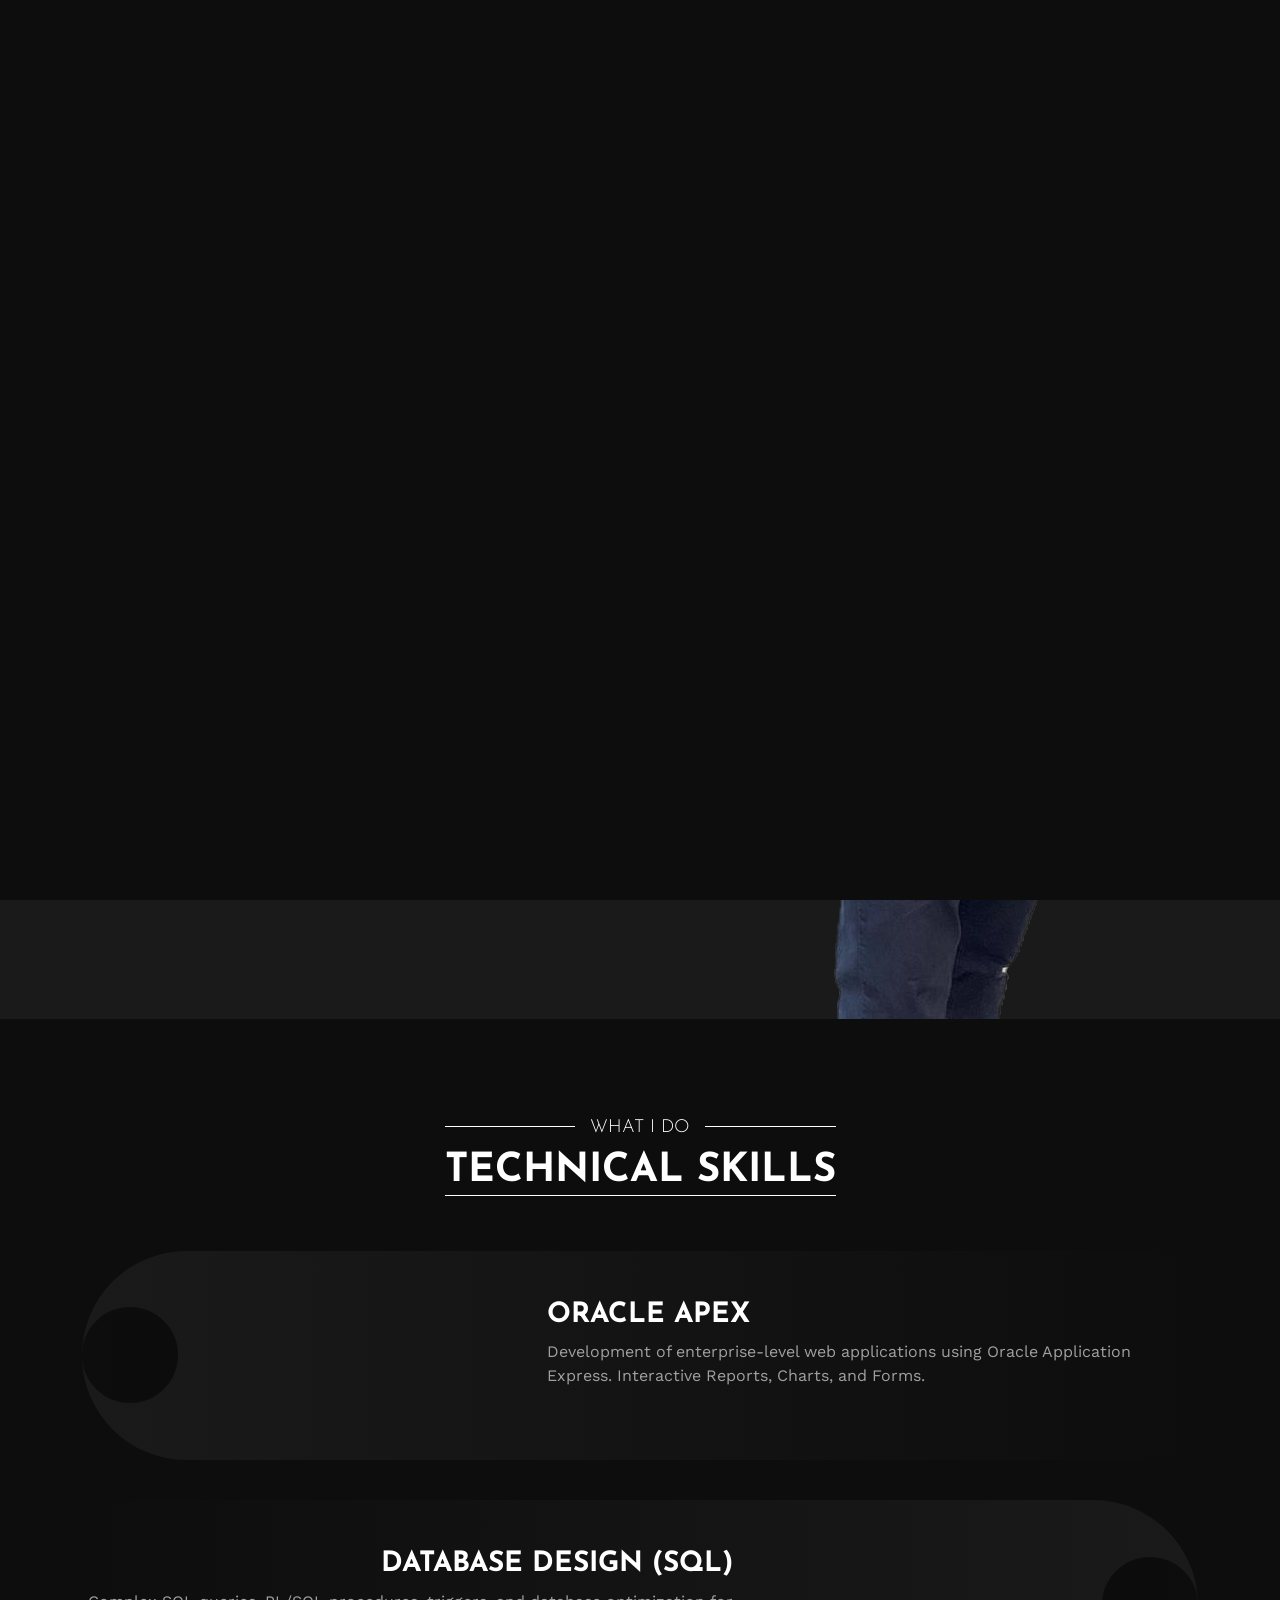
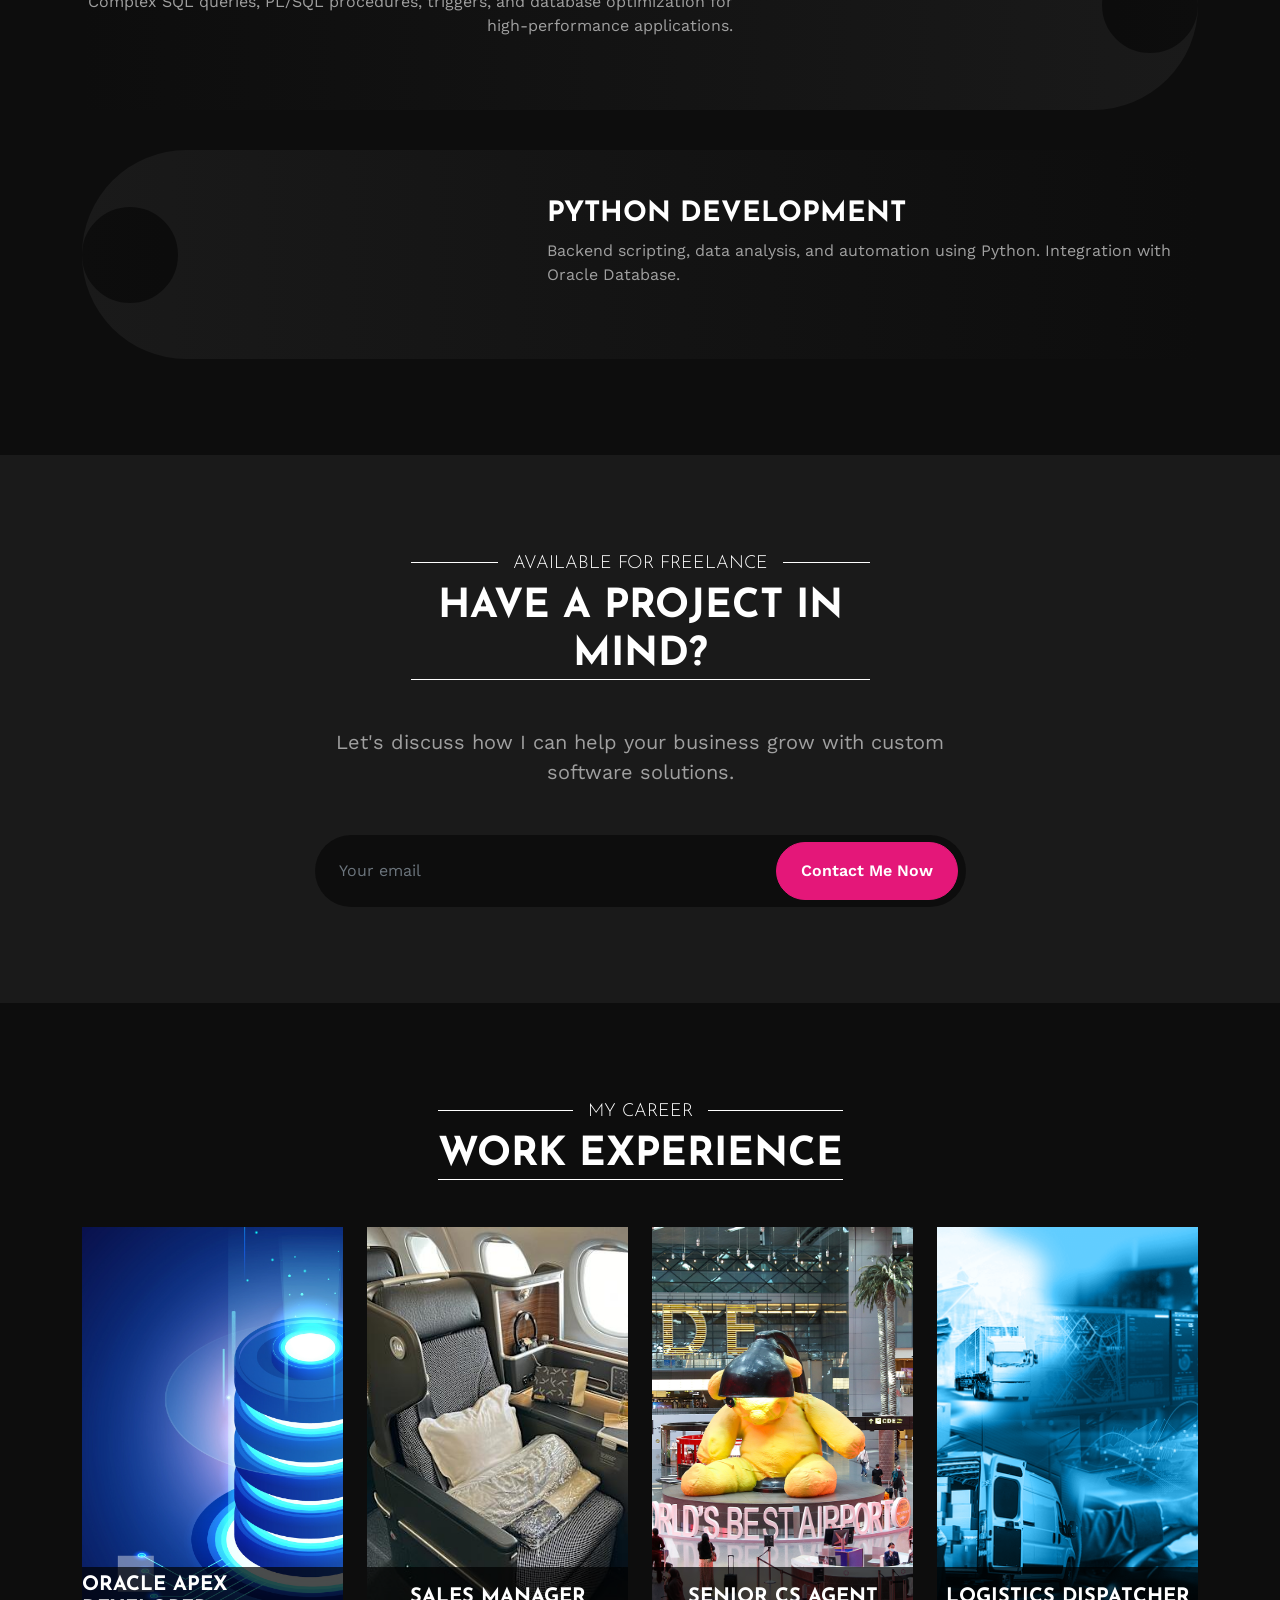
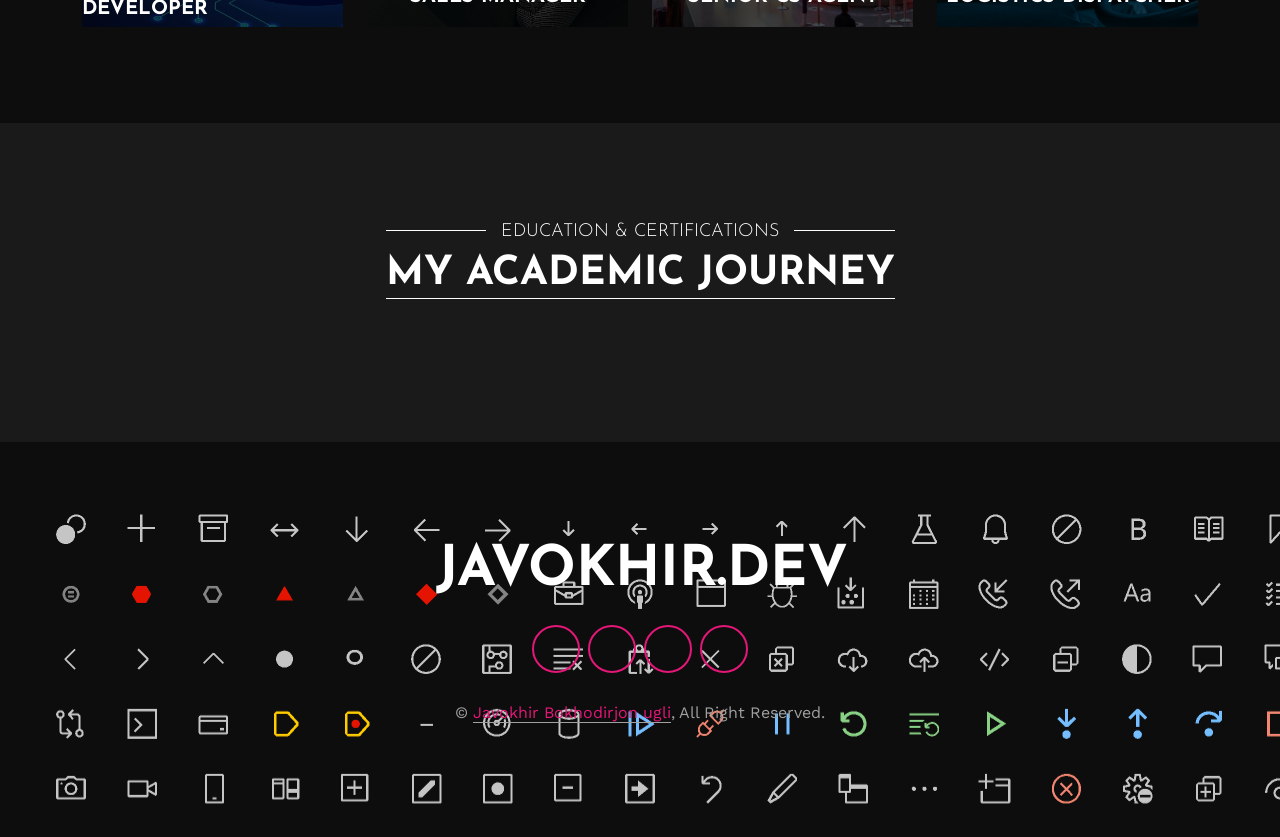
==== index.html @ 94e25ee5 "Update index.html" ====
<!DOCTYPE html>
<html lang="en">

<head>
    <meta charset="utf-8">
    <title>Javokhir Abdurasulov Bokhodirjon ugli</title>
    <meta content="width=device-width, initial-scale=1.0" name="viewport">
    <meta content="" name="keywords">
    <meta content="" name="description">

    <!-- Favicon -->
    <link href="img/favicon.ico" rel="icon">

    <!-- Google Web Fonts -->
    <link rel="preconnect" href="https://fonts.googleapis.com">
    <link rel="preconnect" href="https://fonts.gstatic.com" crossorigin>
    <link
        href="https://fonts.googleapis.com/css2?family=Josefin+Sans:wght@300;700&family=Work+Sans:wght@400;600&display=swap"
        rel="stylesheet">

    <!-- Icon Font Stylesheet -->
    <link href="https://cdnjs.cloudflare.com/ajax/libs/font-awesome/7.0.0/css/all.min.css" rel="stylesheet">
    <link href="https://cdn.jsdelivr.net/npm/bootstrap-icons@1.4.1/font/bootstrap-icons.css" rel="stylesheet">

    <!-- Libraries Stylesheet -->
    <link href="lib/animate/animate.min.css" rel="stylesheet">
    <link href="lib/lightbox/css/lightbox.min.css" rel="stylesheet">
    <link href="lib/owlcarousel/assets/owl.carousel.min.css" rel="stylesheet">

    <!-- Customized Bootstrap Stylesheet -->
    <link href="css/bootstrap.min.css" rel="stylesheet">

    <!-- Template Stylesheet -->
    <link href="css/style.css" rel="stylesheet">
</head>

<body>
    <!-- Spinner Start -->
    <div id="spinner"
        class="show bg-dark position-fixed translate-middle w-100 vh-100 top-50 start-50 d-flex align-items-center justify-content-center">
        <div class="spinner-grow text-primary" style="width: 3rem; height: 3rem;" role="status">
            <span class="sr-only">Loading...</span>
        </div>
    </div>
    <!-- Spinner End -->


    <!-- Header Start -->
    <div class="container-fluid p-0">
        <nav class="navbar navbar-expand-lg navbar-dark px-lg-5">
            <a href="index.html" class="navbar-brand ms-4 ms-lg-0">
                <h2 class="mb-0 text-primary text-uppercase"><i class="fa fa-code me-2"></i>Javokhir<span class="text-white">.Dev</span></h2>
            </a>
            <button type="button" class="navbar-toggler me-4" data-bs-toggle="collapse"
                data-bs-target="#navbarCollapse">
                <span class="navbar-toggler-icon"></span>
            </button>
            <div class="collapse navbar-collapse" id="navbarCollapse">
                <div class="navbar-nav mx-auto p-4 p-lg-0">
                    <a href="index.html" class="nav-item nav-link active">Home</a>
                    <a href="#about" class="nav-item nav-link">About</a>
                    <a href="#services" class="nav-item nav-link">Skills</a>
                    <a href="#portfolio" class="nav-item nav-link">Portfolio</a>
                    <a href="contact.html" class="nav-item nav-link">Contact</a>
                    <div class="nav-item dropdown">
                        <a href="#" class="nav-link dropdown-toggle" data-bs-toggle="dropdown">Pages</a>
                        <div class="dropdown-menu m-0">
                            <a href="team.html" class="dropdown-item">Career</a>
                            <a href="testimonial.html" class="dropdown-item">Academic Journey</a>
                            <a href="404.html" class="dropdown-item">404 Page</a>
                        </div>
                    </div>
                    <a href="contact.html" class="nav-item nav-link">Contact</a>
                </div>
                <div class="d-none d-lg-flex">
                 <!--   <a class="btn btn-outline-primary border-2" href="https://themewagon.com/themes/poseify">Download Now</a> -->
                </div>
            </div>
        </nav>

        <div id="header-carousel" class="carousel slide" data-bs-ride="carousel">
            <div class="carousel-inner">
                <div class="carousel-item active">
                    <img class="w-100" src="https://images.unsplash.com/photo-1555099962-4199c345e5dd?q=80&w=1920&auto=format&fit=crop" alt="Image">
                    <div class="carousel-caption d-flex flex-column align-items-center justify-content-center">
                        <div class="title mx-5 px-5 animated slideInDown">
                            <div class="title-center">
                                <h5>Hello, I am Javokhir</h5>
                                <h1 class="display-1">Backend Developer</h1>
                            </div>
                        </div>
                        <p class="fs-5 mb-5 animated slideInDown">Building scalable enterprise applications & Interactive Websites<br> with Oracle Database and Python.</p>
                        <a href="#!" class="btn btn-outline-primary border-2 py-3 px-5 animated slideInDown">My Projects</a>
                    </div>
                </div>
                <div class="carousel-item">
                    <img class="w-100" src="https://ontoorsolutions.com/wp-content/uploads/2024/07/Oracle-APEX-Ontoor-Site.jpg?q=80&w=1920&auto=format&fit=crop" alt="Image">
                    <div class="carousel-caption d-flex flex-column align-items-center justify-content-center">
                        <div class="title mx-5 px-5 animated slideInDown">
                            <div class="title-center">
                                <h5>Welcome</h5>
                                <h1 class="display-1">PORTFOLIO</h1>
                            </div>
                        </div>
                        <p class="fs-5 mb-5 animated slideInDown">You can check here my works.</p>
                        <a href="#!" class="btn btn-outline-primary border-2 py-3 px-5 animated slideInDown">Explore  More</a>
                    </div>
                </div>
            </div>
            <button class="carousel-control-prev" type="button" data-bs-target="#header-carousel" data-bs-slide="prev">
                <span class="carousel-control-prev-icon" aria-hidden="true"></span>
                <span class="visually-hidden">Previous</span>
            </button>
            <button class="carousel-control-next" type="button" data-bs-target="#header-carousel" data-bs-slide="next">
                <span class="carousel-control-next-icon" aria-hidden="true"></span>
                <span class="visually-hidden">Next</span>
            </button>
        </div>
    </div>
    <!-- Header End -->


    <!-- About Start -->
    <div class="container-fluid bg-secondary">
        <div class="container">
            <div class="row g-5 align-items-center">
                <div class="col-lg-7 pb-0 pb-lg-5 py-5">
                    <div class="pb-0 pb-lg-5 py-5">
                        <div class="title wow fadeInUp" data-wow-delay="0.1s">
                            <div class="title-left">
                               <h5>About Me</h5>
                               <h1>Professional Developer</h1>
                            </div>
                        </div>
                        <p class="mb-4 wow fadeInUp" data-wow-delay="0.2s">I am an experienced software developer specializing in Oracle APEX and Python. 
                            I help businesses automate their processes by creating secure, fast, and user-friendly web applications.
                            Whether it's a complex ERP system or a simple dashboard, I deliver high-quality code.</p>
                        <ul class="list-group list-group-flush mb-5 wow fadeInUp" data-wow-delay="0.3s">
                            <li class="list-group-item bg-dark text-body border-secondary ps-0">
                                <i class="fa fa-check-circle text-primary me-1"></i> Oracle Database & SQL Expert
                            </li>
                            <li class="list-group-item bg-dark text-body border-secondary ps-0">
                                <i class="fa fa-check-circle text-primary me-1"></i> Oracle APEX UI/UX Design
                                tempus.
                            </li>
                            <li class="list-group-item bg-dark text-body border-secondary ps-0">
                                <i class="fa fa-check-circle text-primary me-1"></i> Python Backend Integration
                            </li>
                        </ul>
                        <div class="row wow fadeInUp" data-wow-delay="0.4s">
                            <div class="col-6">
                                <a href="#!" class="btn btn-outline-primary border-2 py-3 w-100">Contact Me</a>
                            </div>
                            <div class="col-6">
                                <a href="#!" class="btn btn-primary py-3 w-100">Download CV</a>
                            </div>
                        </div>
                    </div>
                </div>
                <div class="col-lg-5 wow fadeInUp" data-wow-delay="0.5s">
                    <img class="img-fluid" src="img/main1.png" alt="">
                </div>
            </div>
        </div>
    </div>
    <!-- About End -->


    <!-- Service Start -->
    <!-- <div class="container-fluid py-5">
        <div class="container py-5">
            <div class="text-center">
                <div class="title wow fadeInUp" data-wow-delay="0.1s">
                    <div class="title-center">
                        <h5>What I Do</h5>
                        <h1>Technical Skills</h1>
                    </div>
                </div>
            </div>
            <div class="service-item service-item-left">
                <div class="row g-0 align-items-center">
                    <div class="col-md-5">
                        <div class="service-img p-5 wow fadeInRight" data-wow-delay="0.2s">
                            <img class="img-fluid rounded-circle" src="[data-uri]" alt="">
                        </div>
                    </div>
                    <div class="col-md-7">
                        <div class="service-text px-5 px-md-0 py-md-5 wow fadeInRight" data-wow-delay="0.5s">
                            <h3 class="text-uppercase">Oracle APEX</h3>
                            <p class="mb-4">Development of enterprise-level web applications using Oracle Application Express. Interactive Reports, Charts, and Forms.</p>
                            <a class="btn btn-outline-primary border-2 px-4" href="#!">Read More <i
                                    class="fa fa-arrow-right ms-1"></i></a>
                        </div>
                    </div>
                </div>
            </div>
            <div class="service-item service-item-right">
                <div class="row g-0 align-items-center">
                    <div class="col-md-5 order-md-1 text-md-end">
                        <div class="service-img p-5 wow fadeInLeft" data-wow-delay="0.2s">
                            <img class="img-fluid rounded-circle" src="https://images.unsplash.com/photo-1555066931-4365d14bab8c?q=80&w=600&auto=format" alt="">
                        </div>
                    </div>
                    <div class="col-md-7">
                        <div class="service-text px-5 px-md-0 py-md-5 text-md-end wow fadeInLeft" data-wow-delay="0.5s">
                            <h3 class="text-uppercase">Database Design (SQL)</h3>
                            <p class="mb-4">Complex SQL queries, PL/SQL procedures, triggers, and database optimization for high-performance applications.</p>
                            <a class="btn btn-outline-primary border-2 px-4" href="#!">Read More <i
                                    class="fa fa-arrow-right ms-1"></i></a>
                        </div>
                    </div>
                </div>
            </div>
            <div class="service-item service-item-left">
                <div class="row g-0 align-items-center">
                    <div class="col-md-5">
                        <div class="service-img p-5 wow fadeInRight" data-wow-delay="0.2s">
                            <img class="img-fluid rounded-circle" src="https://images.unsplash.com/photo-1526379095098-d400fd0bf935?q=80&w=600&auto=format" alt="">
                        </div>
                    </div>
                    <div class="col-md-7">
                        <div class="service-text px-5 px-md-0 py-md-5 wow fadeInRight" data-wow-delay="0.5s">
                            <h3 class="text-uppercase">Python Development</h3>
                            <p class="mb-4">Backend scripting, data analysis, and automation using Python. Integration with Oracle Database.</p>
                            <a class="btn btn-outline-primary border-2 px-4" href="#!">Read More <i
                                    class="fa fa-arrow-right ms-1"></i></a>
                        </div>
                    </div>
                </div>
            </div>
            <div class="service-item service-item-right">
                <div class="row g-0 align-items-center">
                    <div class="col-md-5 order-md-1 text-md-end">
                        <div class="service-img p-5 wow fadeInLeft" data-wow-delay="0.2s">
                            <img class="img-fluid rounded-circle" src="img/service-4.jpg" alt="">
                        </div>
                    </div>
                    <div class="col-md-7">
                        <div class="service-text px-5 px-md-0 py-md-5 text-md-end wow fadeInLeft" data-wow-delay="0.5s">
                            <h3 class="text-uppercase">Professional Modeling</h3>
                            <p class="mb-4">Lorem ipsum dolor sit amet, consectetur adipiscing elit. Etiam feugiat
                                fermentum urna, sed gravida enim eleifend vitae. Ut rhoncus non metus at convallis.
                                Maecenas pharetra placerat mauris. Phasellus quis egestas dui. Nullam ornare consectetur
                                rhoncus. Praesent elit mauris, feugiat quis convallis et, egestas a tellus.</p>
                            <a class="btn btn-outline-primary border-2 px-4" href="#!">Read More <i
                                    class="fa fa-arrow-right ms-1"></i></a>
                        </div>
                    </div>
                </div>
            </div>
        </div>
    </div> -->



     <div class="container-fluid py-5" id="services">
        <div class="container py-5">
            <div class="text-center">
                <div class="title wow fadeInUp" data-wow-delay="0.1s">
                    <div class="title-center">
                        <h5>What I Do</h5>
                        <h1>Technical Skills</h1>
                    </div>
                </div>
            </div>
            
            <!-- Skill 1 -->
            <div class="service-item service-item-left">
                <div class="row g-0 align-items-center">
                    <div class="col-md-5">
                        <div class="service-img p-5 wow fadeInRight" data-wow-delay="0.2s">
                            <!-- Oracle Logo o'rniga rasm -->
                            <img class="img-fluid rounded-circle" src="https://images.unsplash.com/photo-1544383835-bda2bc66a55d?q=80&w=600&auto=format" alt="">
                        </div>
                    </div>
                    <div class="col-md-7">
                        <div class="service-text px-5 px-md-0 py-md-5 wow fadeInRight" data-wow-delay="0.5s">
                            <h3 class="text-uppercase">Oracle APEX</h3>
                            <p class="mb-4">Development of enterprise-level web applications using Oracle Application Express. Interactive Reports, Charts, and Forms.</p>
                        </div>
                    </div>
                </div>
            </div>

            <!-- Skill 2 -->
            <div class="service-item service-item-right">
                <div class="row g-0 align-items-center">
                    <div class="col-md-5 order-md-1 text-md-end">
                        <div class="service-img p-5 wow fadeInLeft" data-wow-delay="0.2s">
                            <img class="img-fluid rounded-circle" src="https://images.unsplash.com/photo-1555066931-4365d14bab8c?q=80&w=600&auto=format" alt="">
                        </div>
                    </div>
                    <div class="col-md-7">
                        <div class="service-text px-5 px-md-0 py-md-5 text-md-end wow fadeInLeft" data-wow-delay="0.5s">
                            <h3 class="text-uppercase">Database Design (SQL)</h3>
                            <p class="mb-4">Complex SQL queries, PL/SQL procedures, triggers, and database optimization for high-performance applications.</p>
                        </div>
                    </div>
                </div>
            </div>

            <!-- Skill 3 -->
            <div class="service-item service-item-left">
                <div class="row g-0 align-items-center">
                    <div class="col-md-5">
                        <div class="service-img p-5 wow fadeInRight" data-wow-delay="0.2s">
                            <img class="img-fluid rounded-circle" src="https://images.unsplash.com/photo-1526379095098-d400fd0bf935?q=80&w=600&auto=format" alt="">
                        </div>
                    </div>
                    <div class="col-md-7">
                        <div class="service-text px-5 px-md-0 py-md-5 wow fadeInRight" data-wow-delay="0.5s">
                            <h3 class="text-uppercase">Python Development</h3>
                            <p class="mb-4">Backend scripting, data analysis, and automation using Python. Integration with Oracle Database.</p>
                        </div>
                    </div>
                </div>
            </div>
        </div>
    </div>
    <!-- Service End -->
    <!-- Service End -->


    <!-- Banner Start -->
    <div class="container-fluid py-5 bg-secondary">
        <div class="container py-5">
            <div class="row g-0 justify-content-center">
                <div class="col-lg-7 text-center">
                    <div class="title mx-5 px-5 wow fadeInUp" data-wow-delay="0.1s">
                        <div class="title-center">
                            <h5>Available for Freelance</h5>
                            <h1>Have a Project in Mind?</h1>
                        </div>
                    </div>
                    <p class="fs-5 mb-5 wow fadeInUp" data-wow-delay="0.2s">Let's discuss how I can help your business grow with custom software solutions.</p>
                    <div class="position-relative wow fadeInUp" data-wow-delay="0.3s">
                        <input class="form-control border-0 bg-dark rounded-pill w-100 py-4 ps-4 pe-5" type="text"
                            placeholder="Your email">
                        <button type="button" class="btn btn-primary py-3 px-4 position-absolute top-0 end-0 me-2"
                            style="margin-top: 7px;">Contact Me Now</button>
                    </div>
                </div>
            </div>
        </div>
    </div>
    <!-- Banner End -->


    <!-- Team Start -->
    <div class="container-fluid py-5">
        <div class="container py-5">
            <div class="text-center">
                <div class="title wow fadeInUp" data-wow-delay="0.1s">
                    <div class="title-center">
                       <h5>My Career</h5>
                        <h1>Work Experience</h1>
                    </div>
                </div>
            </div>
            <div class="row g-4">
                <div class="col-lg-3 col-md-6 wow fadeInUp" data-wow-delay="0.1s">
                    <div class="team-item">
                        <div class="team-body">
                            <div class="team-before">
                                <span>Company</span>
                                <span>Location</span>
                                <span>Period</span>
                                <span>Role</span>
                            </div>
                            <img class="img-fluid" src="img/orcl.png" alt="Fincube" style="width: 100%; height: 400px; object-fit: cover;">
                            <div class="team-after">
                                <span>Fincube</span>
                                <span>Tashkent</span>
                                <span>2025-Pres.</span>
                                <span>Developer</span>
                            </div>
                        </div>
                        <a class="team-name" href="#">
                            <h5 class="text-uppercase mb-0">Oracle APEX Developer</h5>
                        </a>
                    </div>
                </div>
                <div class="col-lg-3 col-md-6 wow fadeInUp" data-wow-delay="0.3s">
                    <div class="team-item">
                        <div class="team-body">
                            <div class="team-before">
                                <span>Company</span>
                                <span>Location</span>
                                <span>Period</span>
                                <span>Focus</span>
                            </div>
                            <img class="img-fluid" src="img/bcc.jpg" alt="BC Travel" style="width: 100%; height: 400px; object-fit: cover;">
                            <div class="team-after">
                                <span>Business Class Travel</span>
                                <span>Tashkent</span>
                                <span>2023-2024</span>
                                <span>VIP Sales</span>
                            </div>
                        </div>
                        <a class="team-name" href="#">
                            <h5 class="text-uppercase mb-0">Sales Manager</h5>
                        </a>
                    </div>
                </div>
                <div class="col-lg-3 col-md-6 wow fadeInUp" data-wow-delay="0.5s">
                    <div class="team-item">
                        <div class="team-body">
                            <div class="team-before">
                                <span>Airline</span>
                                <span>Location</span>
                                <span>Period</span>
                                <span>Role</span>
                            </div>
                           <img class="img-fluid" src="img/qr.jpg" alt="Qatar Airways" style="width: 100%; height: 400px; object-fit: cover;">
                            <div class="team-after">
                                <span>Qatar Air</span>
                                <span>Doha, Qatar</span>
                                <span>2022-2023</span>
                                <span>Sr. Agent</span>
                            </div>
                        </div>
                        <a class="team-name" href="#">
                            <h5 class="text-uppercase mb-0">Senior CS Agent</h5>
                        </a>
                    </div>
                </div>
                <div class="col-lg-3 col-md-6 wow fadeInUp" data-wow-delay="0.7s">
                    <div class="team-item">
                        <div class="team-body">
                            <div class="team-before">
                                <span>Company</span>
                                <span>Location</span>
                                <span>Period</span>
                                <span>Industry</span>
                            </div>
                            <img class="img-fluid" src="img/lg.png" alt="CaliUz" style="width: 100%; height: 400px; object-fit: cover;">
                            <div class="team-after">
                                <span>CaliUz LLC</span>
                                <span>Tashkent</span>
                                <span>2021-2022</span>
                                <span>Logistics</span>
                            </div>
                        </div>
                        <a class="team-name" href="#">
                            <h5 class="text-uppercase mb-0">Logistics Dispatcher</h5>
                        </a>
                    </div>
                </div>
                <!-- <div class="col-lg-3 col-md-6 wow fadeInUp" data-wow-delay="0.1s">
                    <div class="team-item">
                        <div class="team-body">
                            <div class="team-before">
                                <span>Age</span>
                                <span>Height</span>
                                <span>Weight</span>
                                <span>Bust</span>
                                <span>Waist</span>
                                <span>Hips</span>
                            </div>
                            <img class="img-fluid" src="img/team-5.jpg" alt="">
                            <div class="team-after">
                                <span>22</span>
                                <span>185</span>
                                <span>55</span>
                                <span>79</span>
                                <span>59</span>
                                <span>89</span>
                            </div>
                        </div>
                        <a class="team-name" href="#">
                            <h5 class="text-uppercase mb-0">Naomy Olsen</h5>
                        </a>
                    </div>
                </div>
                <div class="col-lg-3 col-md-6 wow fadeInUp" data-wow-delay="0.3s">
                    <div class="team-item">
                        <div class="team-body">
                            <div class="team-before">
                                <span>Age</span>
                                <span>Height</span>
                                <span>Weight</span>
                                <span>Bust</span>
                                <span>Waist</span>
                                <span>Hips</span>
                            </div>
                            <img class="img-fluid" src="img/team-6.jpg" alt="">
                            <div class="team-after">
                                <span>22</span>
                                <span>185</span>
                                <span>55</span>
                                <span>79</span>
                                <span>59</span>
                                <span>89</span>
                            </div>
                        </div>
                        <a class="team-name" href="#">
                            <h5 class="text-uppercase mb-0">Pamela Torney</h5>
                        </a>
                    </div>
                </div>
                <div class="col-lg-3 col-md-6 wow fadeInUp" data-wow-delay="0.5s">
                    <div class="team-item">
                        <div class="team-body">
                            <div class="team-before">
                                <span>Age</span>
                                <span>Height</span>
                                <span>Weight</span>
                                <span>Bust</span>
                                <span>Waist</span>
                                <span>Hips</span>
                            </div>
                            <img class="img-fluid" src="img/team-7.jpg" alt="">
                            <div class="team-after">
                                <span>22</span>
                                <span>185</span>
                                <span>55</span>
                                <span>79</span>
                                <span>59</span>
                                <span>89</span>
                            </div>
                        </div>
                        <a class="team-name" href="#">
                            <h5 class="text-uppercase mb-0">Joanne Irwin</h5>
                        </a>
                    </div>
                </div>
                <div class="col-lg-3 col-md-6 wow fadeInUp" data-wow-delay="0.7s">
                    <div class="team-item">
                        <div class="team-body">
                            <div class="team-before">
                                <span>Age</span>
                                <span>Height</span>
                                <span>Weight</span>
                                <span>Bust</span>
                                <span>Waist</span>
                                <span>Hips</span>
                            </div>
                            <img class="img-fluid" src="img/team-8.jpg" alt="">
                            <div class="team-after">
                                <span>22</span>
                                <span>185</span>
                                <span>55</span>
                                <span>79</span>
                                <span>59</span>
                                <span>89</span>
                            </div>
                        </div>
                        <a class="team-name" href="#">
                            <h5 class="text-uppercase mb-0">Gillian Rowe</h5>
                        </a>
                    </div>
                </div> -->
            </div>
        </div>
    </div>
    <!-- Team End -->


    <!-- Testimonial Start -->
    <div class="container-fluid py-5 bg-secondary">
        <div class="container py-5">
            <div class="text-center">
                <div class="title wow fadeInUp" data-wow-delay="0.1s">
                    <div class="title-center">
                        <h5>Education & Certifications</h5>
                        <h1>My Academic Journey</h1>
                    </div>
                </div>
            </div>
            <div class="owl-carousel testimonial-carousel wow fadeInUp" data-wow-delay="0.3s">
                <div class="testimonial-item text-center"
                    data-dot="<img class='img-fluid' src='img/testimonial-1.jpg' alt=''>">
                    <p class="fs-5">Specialized Course in Python Backend Development. Mastered Django, API integration, and Database management.</p>
                    <h5 class="text-uppercase">UStudy Academy (by Uzinfocom)</h5>
                    <span class="text-primary">2025 - Certified Developer</span>
                </div>
                <div class="testimonial-item text-center"
                    data-dot="<img class='img-fluid' src='img/testimonial-2.jpg' alt=''>">
                    <p class="fs-5">Bachelor of Science in Computer Information Systems for Business. Focus on Enterprise Systems and Data Analysis.</p>
                    <h5 class="text-uppercase">Bangor University(Singapore Management University in Tashkent)</h5>
                    <span class="text-primary">2018 - 2022 | Bachelor's Degree</span>
                </div>
                <div class="testimonial-item text-center"
                    data-dot="<img class='img-fluid' src='img/testimonial-3.jpg' alt=''>">
                    <p class="fs-5">Technical & Mechanic Maintenance for Automobiles. Gained strong engineering and technical troubleshooting skills.</p>
                    <h5 class="text-uppercase">Chinabod Vocational Building College</h5>
                    <span class="text-primary">2015 - 2018 | Diploma</span>
                </div>
            </div>
        </div>
    </div>
    <!-- Testimonial End -->


    <!-- Footer Start -->
    <div class="container-fluid bg-dark text-light footer py-5 wow fadeIn" data-wow-delay="0.1s">
        <div class="container text-center py-5">
            <a href="index.html">
                <h1 class="display-4 mb-3 text-white text-uppercase"><i
                        class="fa-regular fa-face-smile me-1"></i>Javokhir.Dev</h1>
            </a>
            <div class="d-flex justify-content-center mb-4">
                <a class="btn btn-lg-square btn-outline-primary border-2 m-1" href="#!"><i
                        class="fab fa-x-twitter"></i></a>
                <a class="btn btn-lg-square btn-outline-primary border-2 m-1" href="#!"><i
                        class="fab fa-facebook-f"></i></a>
                <a class="btn btn-lg-square btn-outline-primary border-2 m-1" href="#!"><i
                        class="fab fa-youtube"></i></a>
                <a class="btn btn-lg-square btn-outline-primary border-2 m-1" href="#!"><i
                        class="fab fa-linkedin-in"></i></a>
            </div>
            <p>&copy; <a class="border-bottom" href="#">Javokhir Bokhodirjon ugli</a>, All Right Reserved.</p>

            <!--/*** The author’s attribution link must remain intact in the template. ***/-->
            <!--/*** If you wish to remove this credit link, please purchase the Pro Version . ***/-->
            <!--   <p class="mb-0">Designed By <a class="border-bottom" href="https://htmlcodex.com">HTML Codex</a>. Distributed by <a href="https://themewagon.com" target="_blank">ThemeWagon</a>.</p> -->
        </div>
    </div>
    <!-- Footer End -->


    <!-- Back to Top -->
    <a href="#" class="btn btn-outline-primary border-2 btn-lg-square back-to-top"><i class="bi bi-arrow-up"></i></a>


    <!-- JavaScript Libraries -->
    <script src="https://code.jquery.com/jquery-3.4.1.min.js"></script>
    <script src="https://cdn.jsdelivr.net/npm/bootstrap@5.0.0/dist/js/bootstrap.bundle.min.js"></script>
    <script src="lib/wow/wow.min.js"></script>
    <script src="lib/easing/easing.min.js"></script>
    <script src="lib/waypoints/waypoints.min.js"></script>
    <script src="lib/owlcarousel/owl.carousel.min.js"></script>
    <script src="lib/lightbox/js/lightbox.min.js"></script>

    <!-- Template Javascript -->
    <script src="js/main.js"></script>
</body>

</html>
---- css/style.css ----
/********** Template CSS **********/

.back-to-top {
    position: fixed;
    display: none;
    right: 45px;
    bottom: 45px;
    z-index: 99;
}


/*** Spinner ***/
#spinner {
    opacity: 0;
    visibility: hidden;
    transition: opacity .5s ease-out, visibility 0s linear .5s;
    z-index: 99999;
}

#spinner.show {
    transition: opacity .5s ease-out, visibility 0s linear 0s;
    visibility: visible;
    opacity: 1;
}


/*** Button ***/
.btn {
    font-weight: 600;
    transition: .5s;
    border-radius: 50px;
}

.btn-square {
    width: 38px;
    height: 38px;
}

.btn-sm-square {
    width: 32px;
    height: 32px;
}

.btn-lg-square {
    width: 48px;
    height: 48px;
}

.btn-square,
.btn-sm-square,
.btn-lg-square {
    padding: 0;
    display: flex;
    align-items: center;
    justify-content: center;
    font-weight: inherit;
}

.btn-primary {
    color: var(--bs-white);
}


/*** Navbar ***/
.navbar {
    position: absolute;
    width: 100%;
    top: 0;
    left: 0;
    z-index: 9;
    transition: .5s;
}

.navbar .navbar-nav .nav-link {
    margin-right: 25px;
    padding: 40px 0;
    color: var(--bs-white);
    font-size: 17px;
    text-transform: uppercase;
    outline: none;
    transition: .5s;
}

.navbar .navbar-nav .nav-link:hover,
.navbar .navbar-nav .nav-link.active {
    color: var(--bs-primary);
}

@media (max-width: 991.98px) {
    .navbar .navbar-nav .nav-link,
    .navbar.bg-dark .navbar-nav .nav-link {
        margin-right: 0;
        padding: 10px 0;
    }

    .navbar .navbar-nav {
        margin-top: 8px;
        border-top: 1px solid var(--bs-light);
    }
}

@media (min-width: 992px) {
    .navbar.bg-dark .navbar-nav .nav-link {
        padding: 20px 0;
    }

    .navbar .nav-item .dropdown-menu {
        display: block;
        border: none;
        margin-top: 0;
        top: 150%;
        opacity: 0;
        visibility: hidden;
        transition: .5s;
    }

    .navbar .nav-item:hover .dropdown-menu {
        top: 100%;
        visibility: visible;
        transition: .5s;
        opacity: 1;
    }
}

.navbar .dropdown-toggle::after {
    border: none;
    content: "\f107";
    font-family: "Font Awesome 5 Free";
    font-weight: 900;
    vertical-align: middle;
    margin-left: 8px;
}


/*** Header ***/
.carousel-caption {
    top: 0;
    left: 0;
    right: 0;
    bottom: 0;
    padding-top: 100px;
    background: rgba(0, 0, 0, .7);
    z-index: 1;
}

.carousel-control-prev,
.carousel-control-next {
    width: 10%;
}

.carousel-control-prev-icon,
.carousel-control-next-icon {
    width: 3rem;
    height: 3rem;
}

@media (max-width: 768px) {
    #header-carousel .carousel-item {
        position: relative;
        min-height: 550px;
    }
    
    #header-carousel .carousel-item img {
        position: absolute;
        width: 100%;
        height: 100%;
        object-fit: cover;
    }
}

.page-header {
    padding-top: 200px;
    background: linear-gradient(rgba(0, 0, 0, .7), rgba(0, 0, 0, .7)), url(../img/carousel-1.jpg) top center no-repeat;
    background-size: cover;
}

.page-header .breadcrumb-item + .breadcrumb-item::before {
    color: var(--bs-white);
}


/*** Title ***/
.title {
    margin-bottom: 2rem;
}

.title .title-left,
.title .title-center,
.title .title-right {
    display: inline-block;
    text-transform: uppercase;
    overflow: hidden;
}

.title .title-center {
    text-align: center;
}

.title .title-right {
    text-align: right;
}

.title .title-left h5,
.title .title-center h5,
.title .title-right h5 {
    position: relative;
    display: inline-block;
    font-size: 18px;
    font-weight: 300;
}

.title .title-left h5::after,
.title .title-center h5::before,
.title .title-center h5::after,
.title .title-right h5::before {
    position: absolute;
    content: "";
    width: 500%;
    height: 0;
    top: 9px;
    border-bottom: 1px solid var(--bs-white);
}

.title .title-left h5::after,
.title .title-center h5::after {
    left: calc(100% + 15px);
}

.title .title-right h5::before,
.title .title-center h5::before {
    right: calc(100% + 15px);
}

.title .title-left h1,
.title .title-center h1,
.title .title-right h1 {
    border-bottom: 1px solid var(--bs-white);
}


/*** Service ***/
.service-item {
    position: relative;
    margin-top: 2.5rem;
    overflow: hidden;
}

.service-item .service-img {
    position: relative;
    display: inline-block;
}

.service-item .service-img::before {
    position: absolute;
    content: "";
    width: calc(100% - 12rem);
    height: calc(100% - 12rem);
    top: 50%;
    left: 50%;
    transform: translate(-50%, -50%);
    border: 3rem solid rgba(0, 0, 0, .5);
    border-radius: 300px;
    z-index: 1;
}

.service-item.service-item-left {
    border-radius: 500px 0 0 500px;
    background: linear-gradient(to right, var(--bs-secondary), var(--bs-dark));
}

.service-item.service-item-right {
    border-radius: 0 500px 500px 0;
    background: linear-gradient(to left, var(--bs-secondary), var(--bs-dark));
}

@media (max-width: 767.98px) {
    .service-item.service-item-left,
    .service-item.service-item-right {
        border-radius: 500px 500px 0 0;
        background: linear-gradient(to bottom, var(--bs-secondary), var(--bs-dark));
        text-align: center;
    }
}


/*** Team ***/
.team-item {
    position: relative;
}

.team-item .team-name {
    position: absolute;
    width: 100%;
    height: 60px;
    left: 0;
    bottom: 0;
    display: flex;
    align-items: center;
    justify-content: center;
    background: rgba(0, 0, 0, .7);
}

.team-item .team-body {
    position: relative;
    overflow: hidden;
}

.team-item .team-body .team-before,
.team-item .team-body .team-after {
    position: absolute;
    content: "";
    width: 0;
    height: calc(100% - 60px);
    top: 0;
    left: 0;
    background: rgba(0, 0, 0, .7);
    display: flex;
    flex-direction: column;
    justify-content: center;
    transition: .5s;
}

.team-item .team-body .team-after {
    left: auto;
    right: 0;
}

.team-item .team-body .team-before {
    text-align: right;
}

.team-item:hover .team-body .team-before,
.team-item:hover .team-body .team-after {
    width: 50%;
}

.team-item .team-body .team-before span,
.team-item .team-body .team-after span {
    margin: 5px;
    color: var(--bs-white);
    opacity: 0;
    transition: .5s;
}

.team-item:hover .team-body .team-before span,
.team-item:hover .team-body .team-after span {
    opacity: 1;
    transition-delay: .2s;
}


/*** Testimonial ***/
.testimonial-carousel {
    max-width: 700px;
    margin: 0 auto;
}

.testimonial-carousel .owl-dots {
    margin-top: 35px;
    height: 100px;
    display: flex;
    align-items: center;
    justify-content: center;
}

.testimonial-carousel .owl-dots .owl-dot {
    width: 60px;
    height: 60px;
    margin: 0 5px;
    padding: 10px;
    background: var(--bs-dark);
    border-radius: 100px;
    transition: .5s;
}

.testimonial-carousel .owl-dots .owl-dot.active {
    width: 100px;
    height: 100px;
}

.testimonial-carousel .owl-dots .owl-dot img {
    opacity: .1;
    transition: .5s;
    border-radius: 100px;
}

.testimonial-carousel .owl-dots .owl-dot.active img {
    opacity: 1;
}


/*** Footer ***/
@keyframes footerAnimatedBg {
	0% {
        background-position: 0 0;
    }

	100% {
        background-position: -1000px 0;
    }
}

.footer {
	background-image: url(../img/footer-bg.png);
	background-position: 0px 0px;
    background-repeat: repeat-x;
	animation: footerAnimatedBg 50s linear infinite;
}
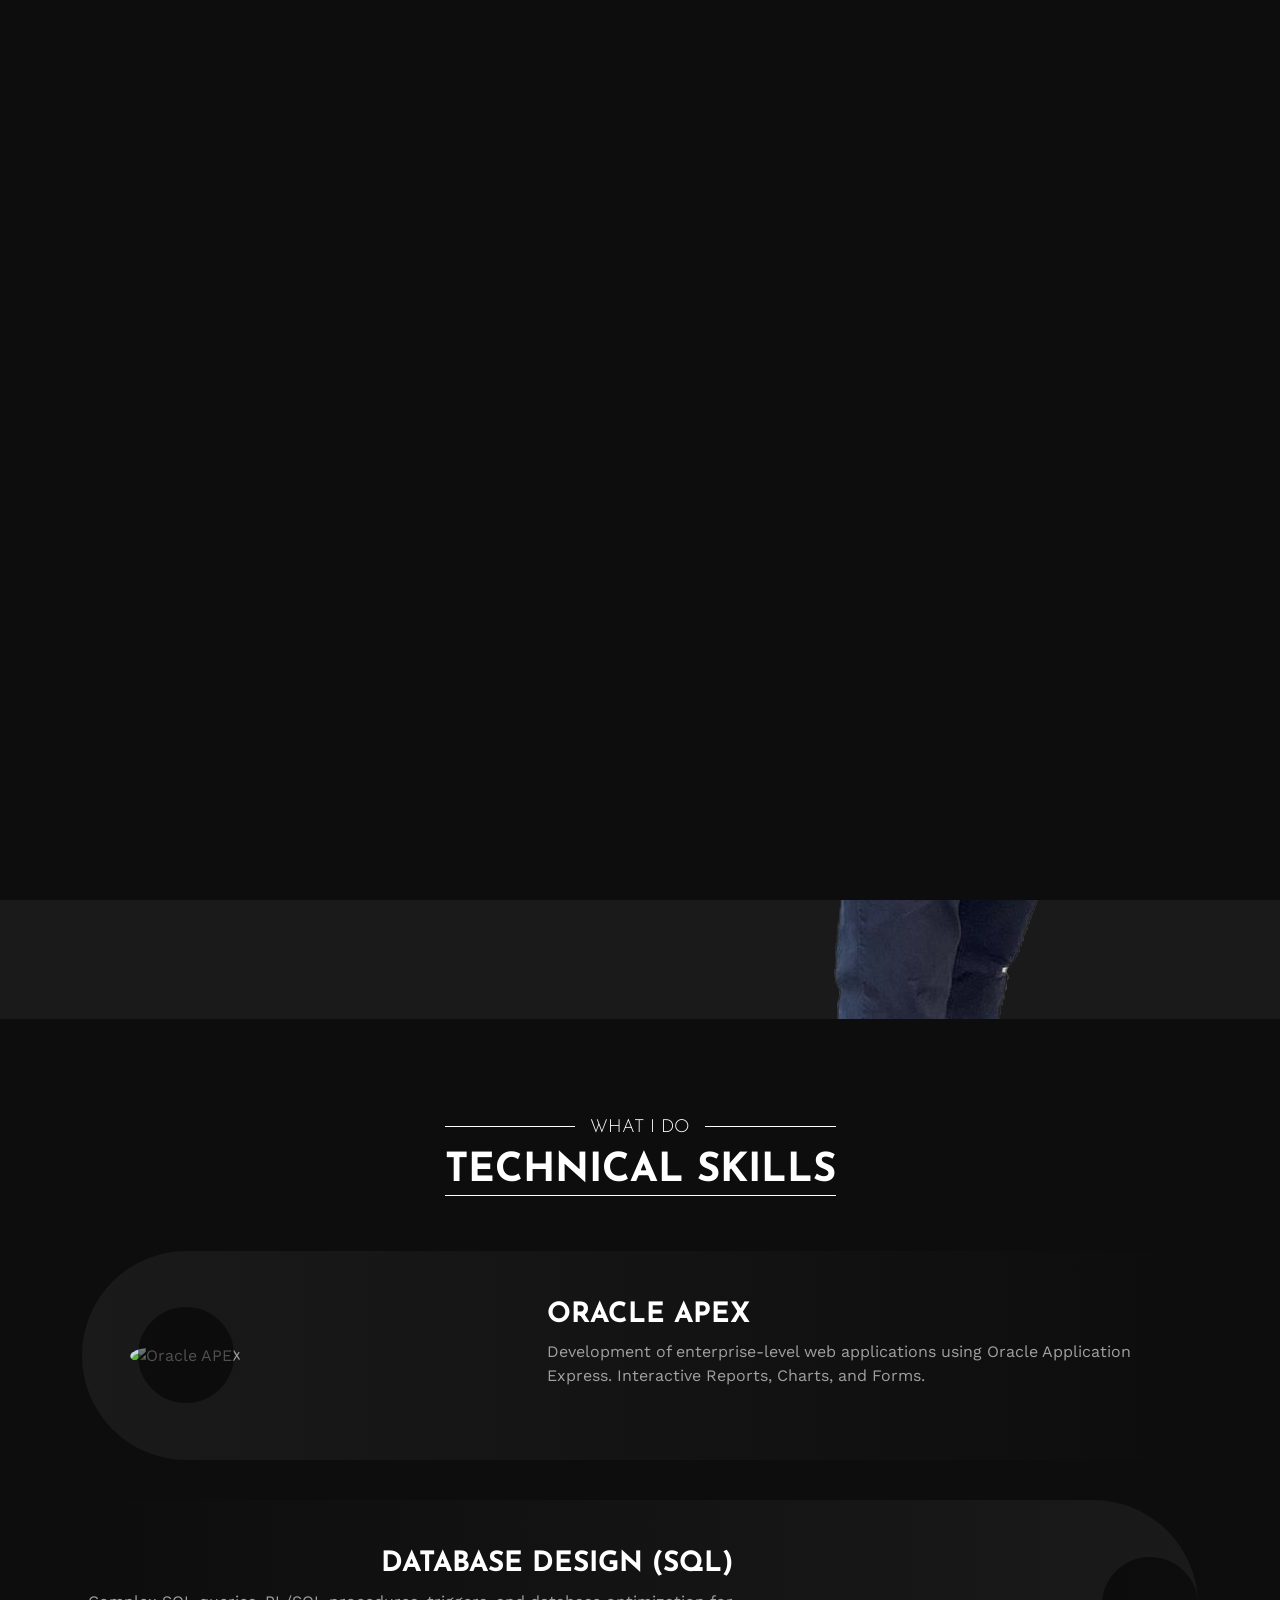
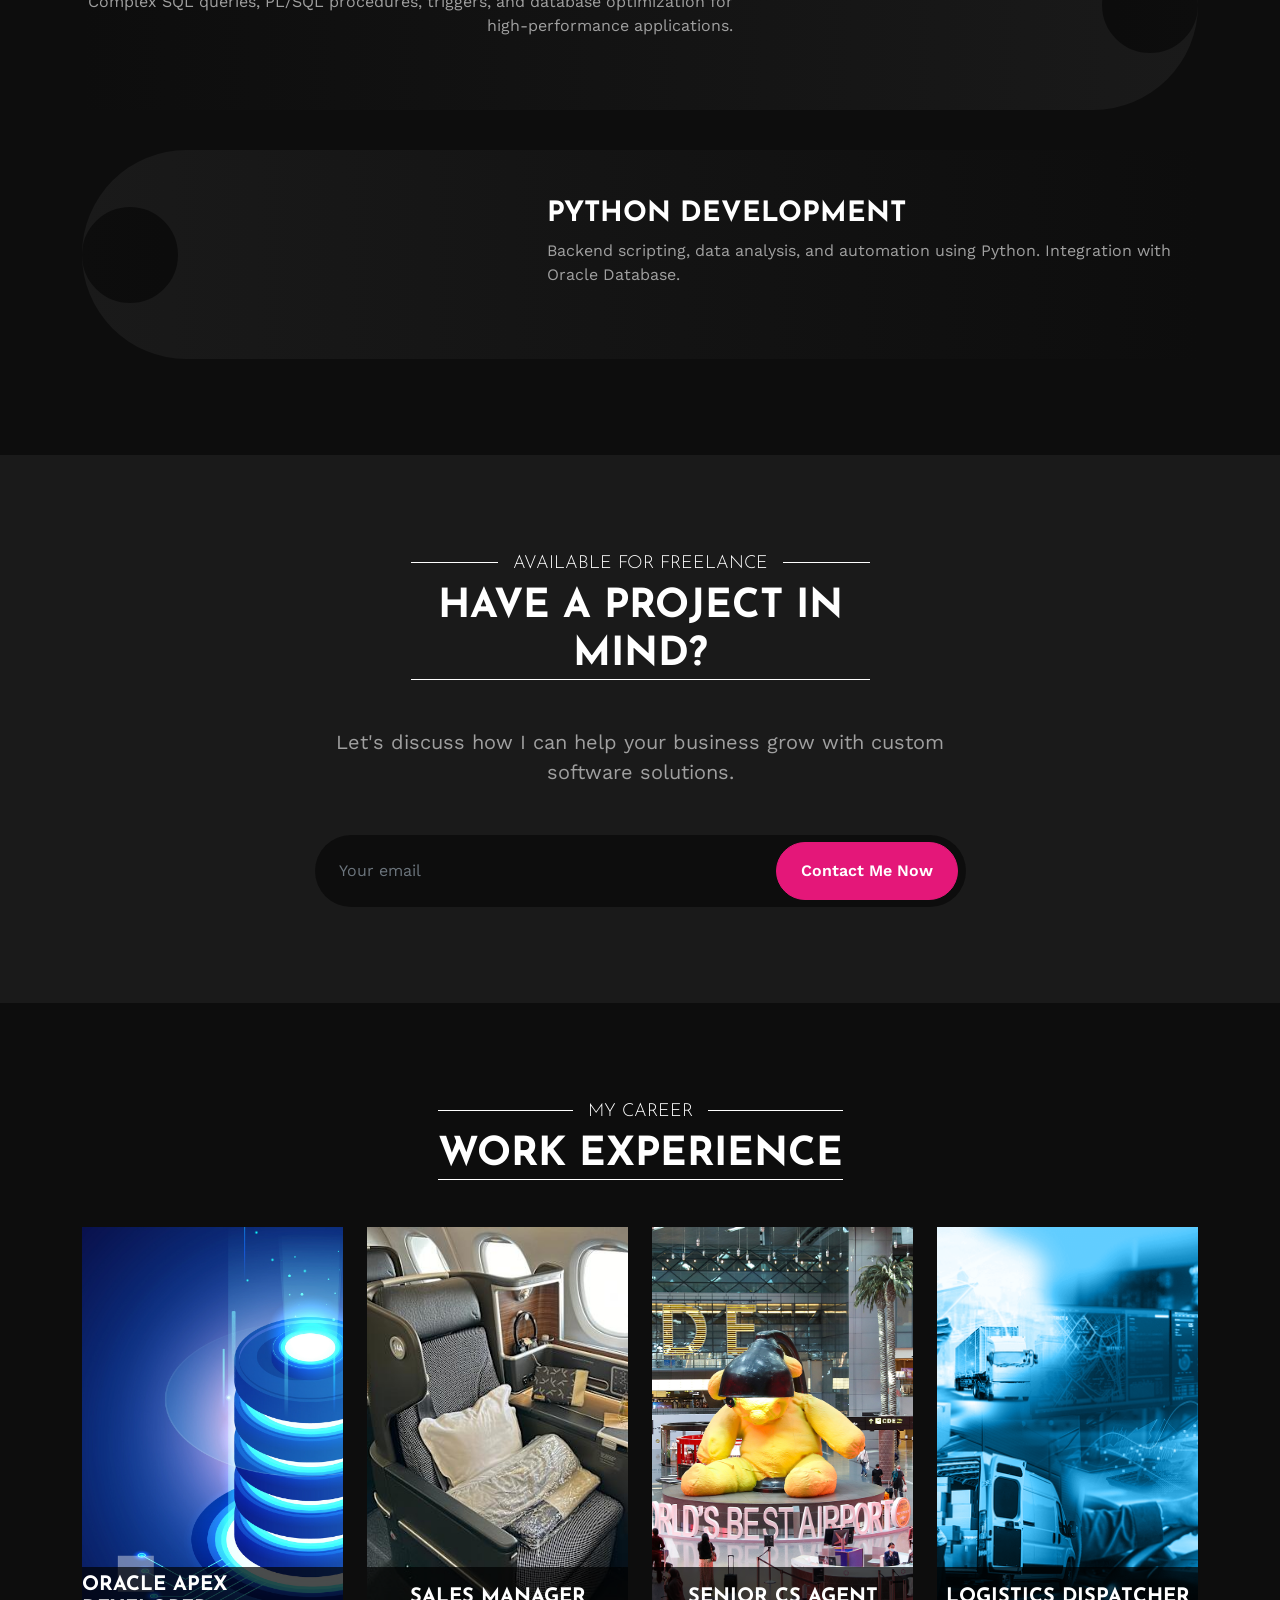
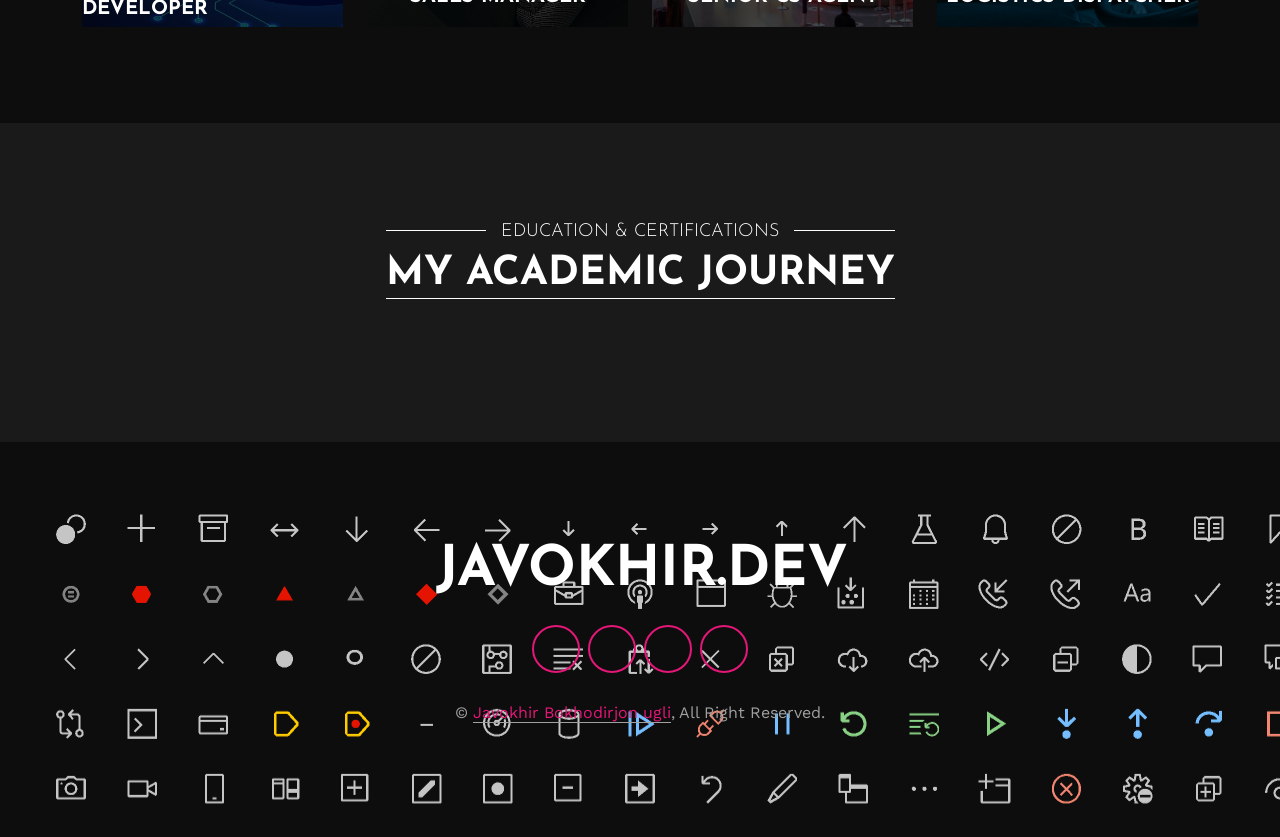
==== commit 89138354: "Update index.html" ====
--- a/index.html
+++ b/index.html
@@ -270,7 +270,7 @@
                     <div class="col-md-5">
                         <div class="service-img p-5 wow fadeInRight" data-wow-delay="0.2s">
                             <!-- Oracle Logo o'rniga rasm -->
-                            <img class="img-fluid rounded-circle" src="https://images.unsplash.com/photo-1544383835-bda2bc66a55d?q=80&w=600&auto=format" alt="">
+                            <img class="img-fluid rounded-circle" src="https://images.unsplash.com/photo-1544383835-bda2bc66a55d?q=80&w=600&auto=format" alt="Oracle APEX" style="width: 300px; height: 300px; object-fit: cover;">
                         </div>
                     </div>
                     <div class="col-md-7">
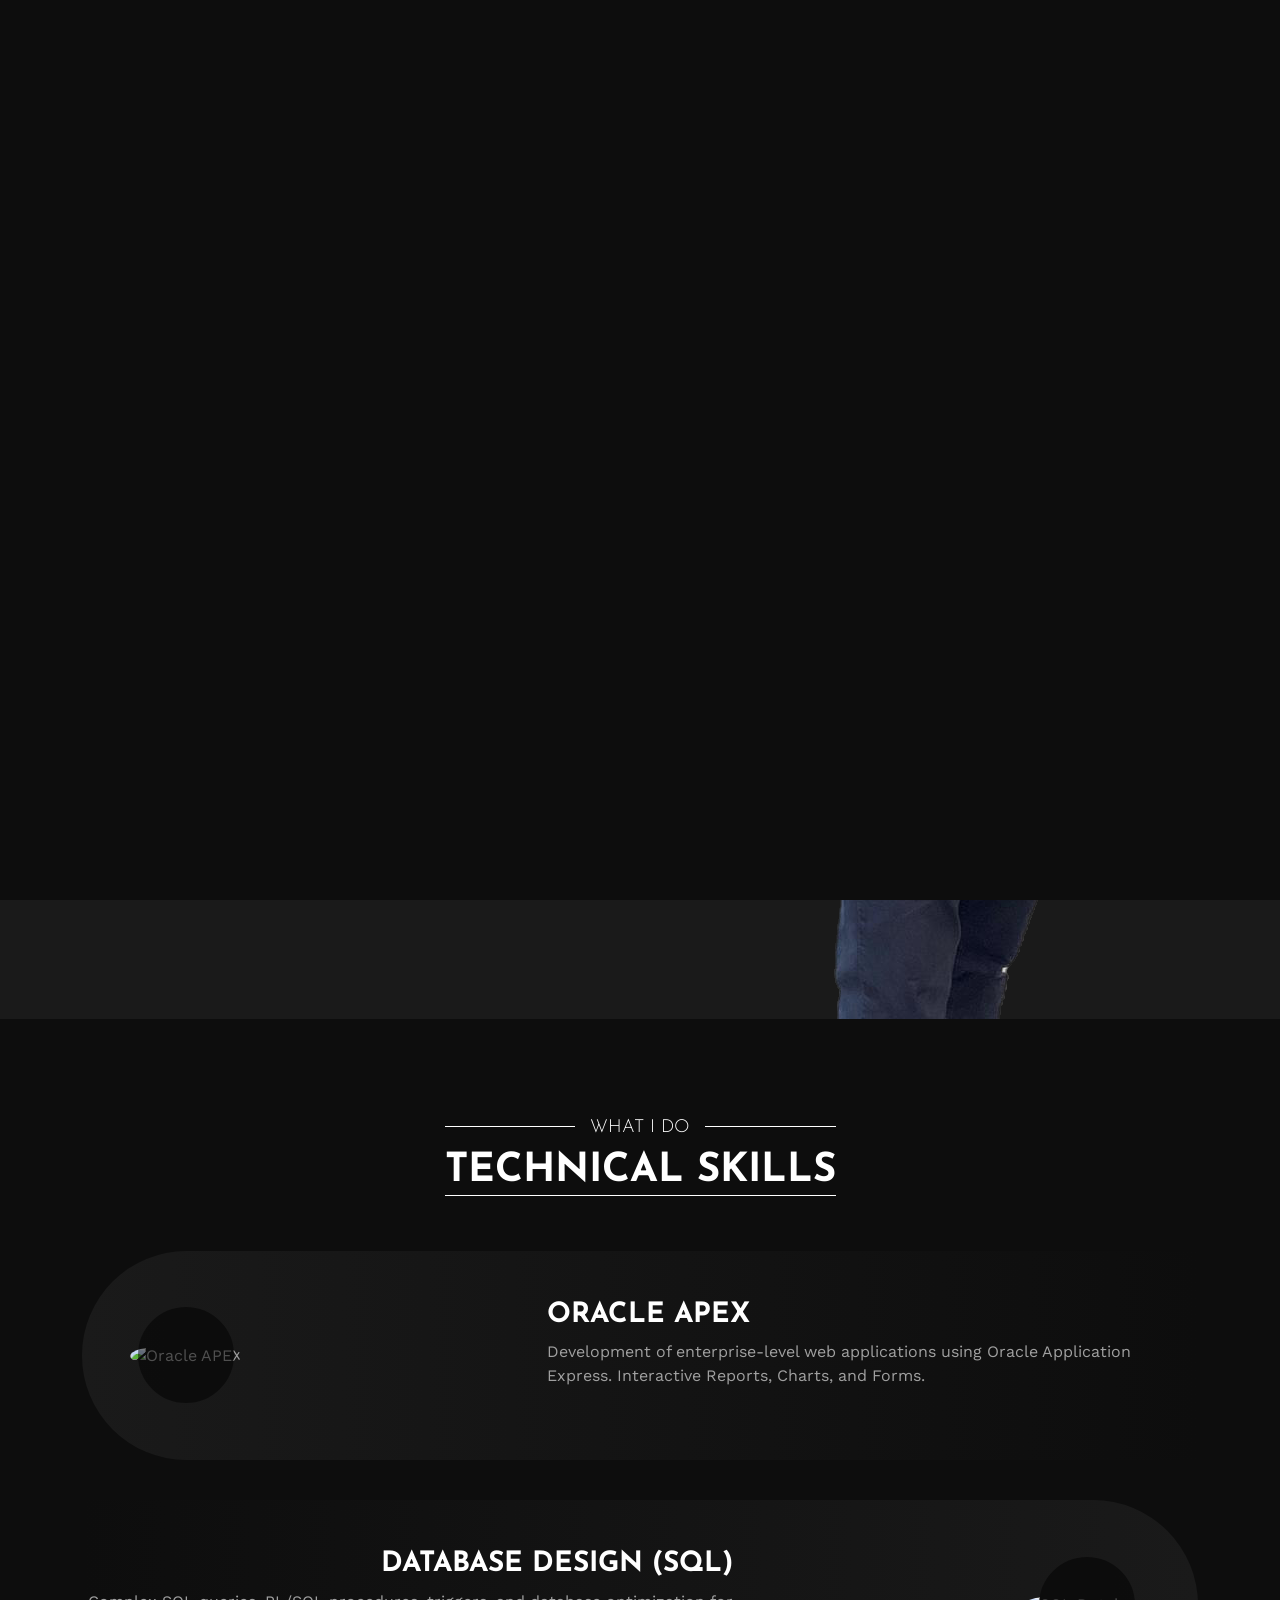
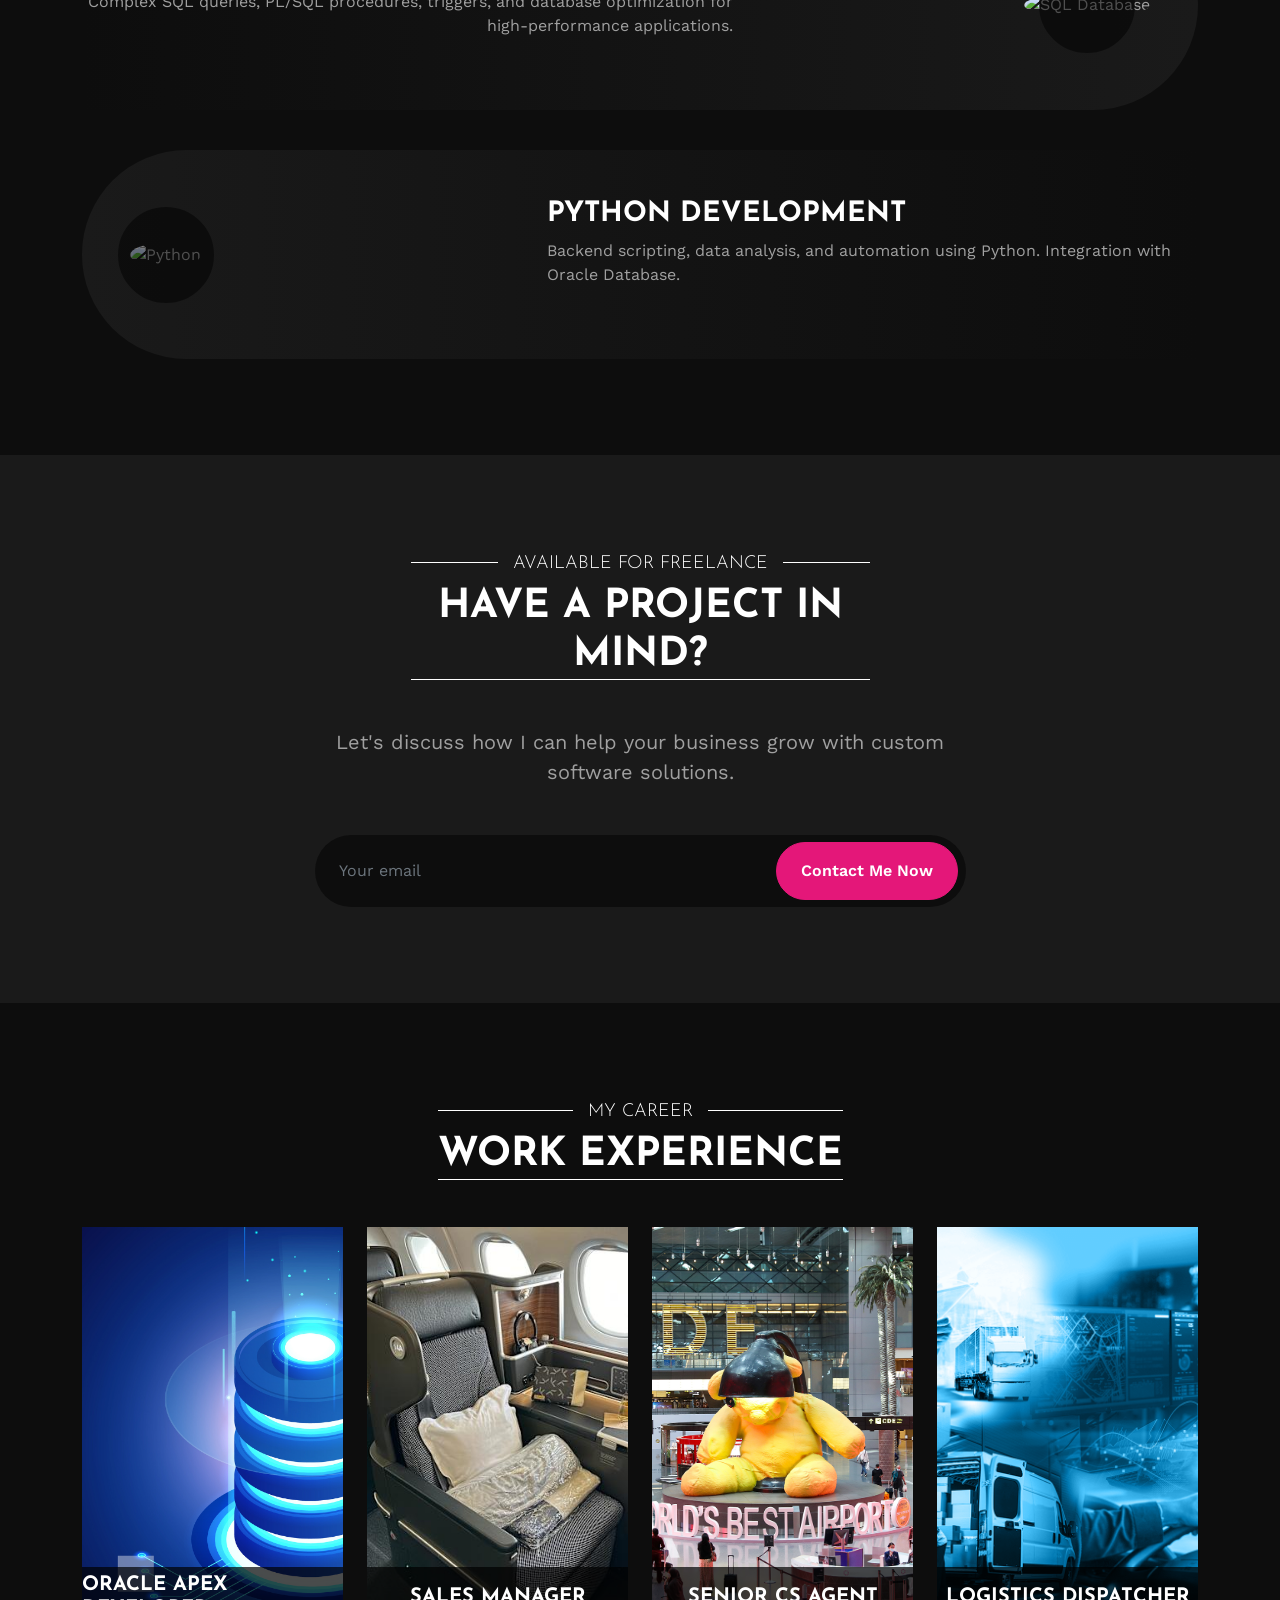
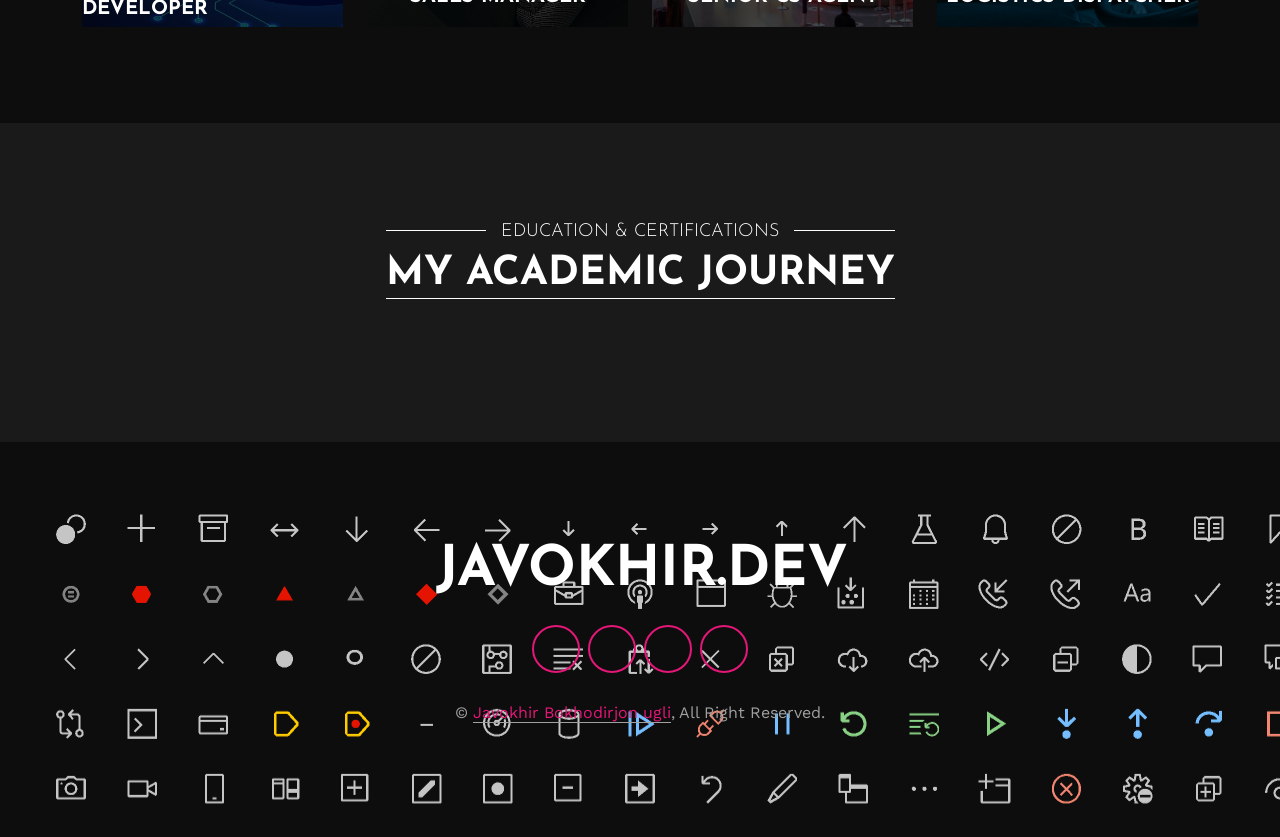
==== commit bf4333a4: "Update index.html" ====
--- a/index.html
+++ b/index.html
@@ -287,7 +287,7 @@
                 <div class="row g-0 align-items-center">
                     <div class="col-md-5 order-md-1 text-md-end">
                         <div class="service-img p-5 wow fadeInLeft" data-wow-delay="0.2s">
-                            <img class="img-fluid rounded-circle" src="https://images.unsplash.com/photo-1555066931-4365d14bab8c?q=80&w=600&auto=format" alt="">
+                            <img class="img-fluid rounded-circle" src="https://images.unsplash.com/photo-1555066931-4365d14bab8c?q=80&w=600&auto=format" alt="SQL Database" style="width: 300px; height: 300px; object-fit: cover;">
                         </div>
                     </div>
                     <div class="col-md-7">
@@ -304,7 +304,7 @@
                 <div class="row g-0 align-items-center">
                     <div class="col-md-5">
                         <div class="service-img p-5 wow fadeInRight" data-wow-delay="0.2s">
-                            <img class="img-fluid rounded-circle" src="https://images.unsplash.com/photo-1526379095098-d400fd0bf935?q=80&w=600&auto=format" alt="">
+                            <img class="img-fluid rounded-circle" src="https://images.unsplash.com/photo-1526379095098-d400fd0bf935?q=80&w=600&auto=format" alt="Python" style="width: 300px; height: 300px; object-fit: cover;">
                         </div>
                     </div>
                     <div class="col-md-7">
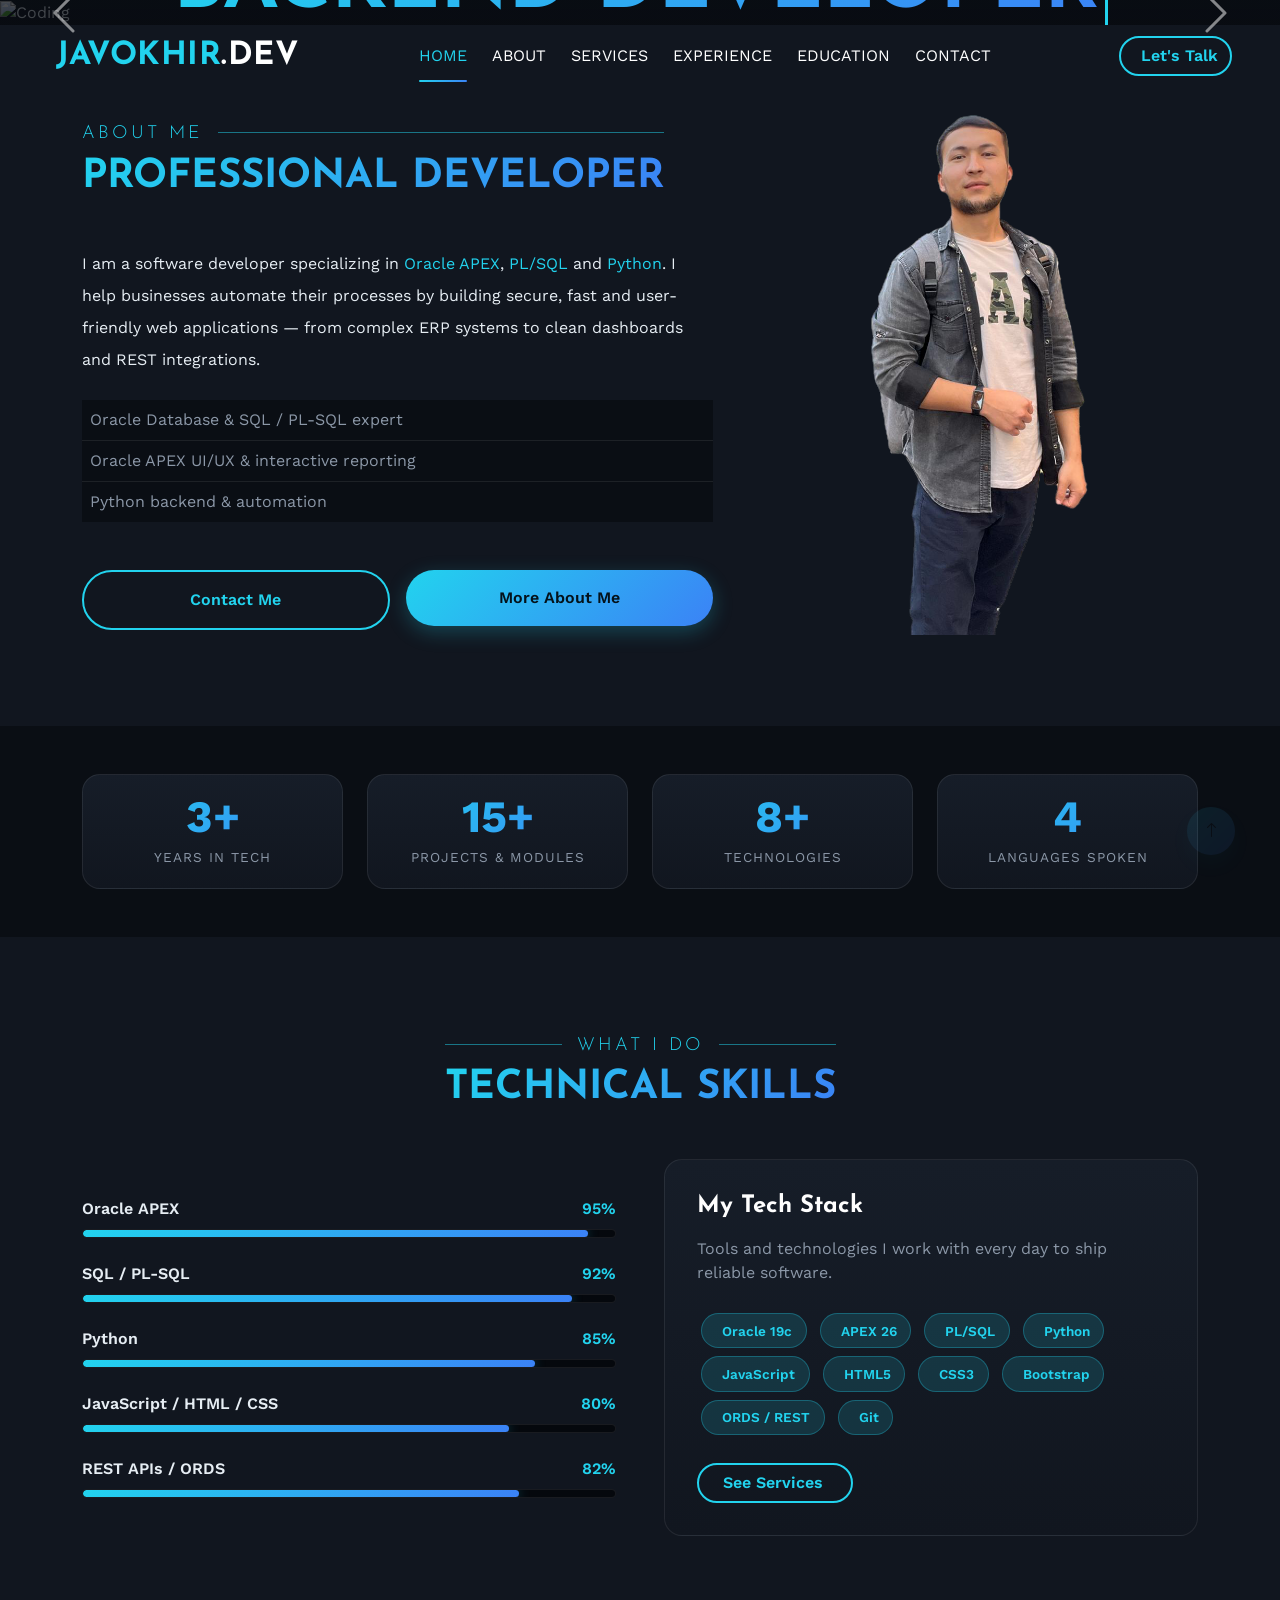
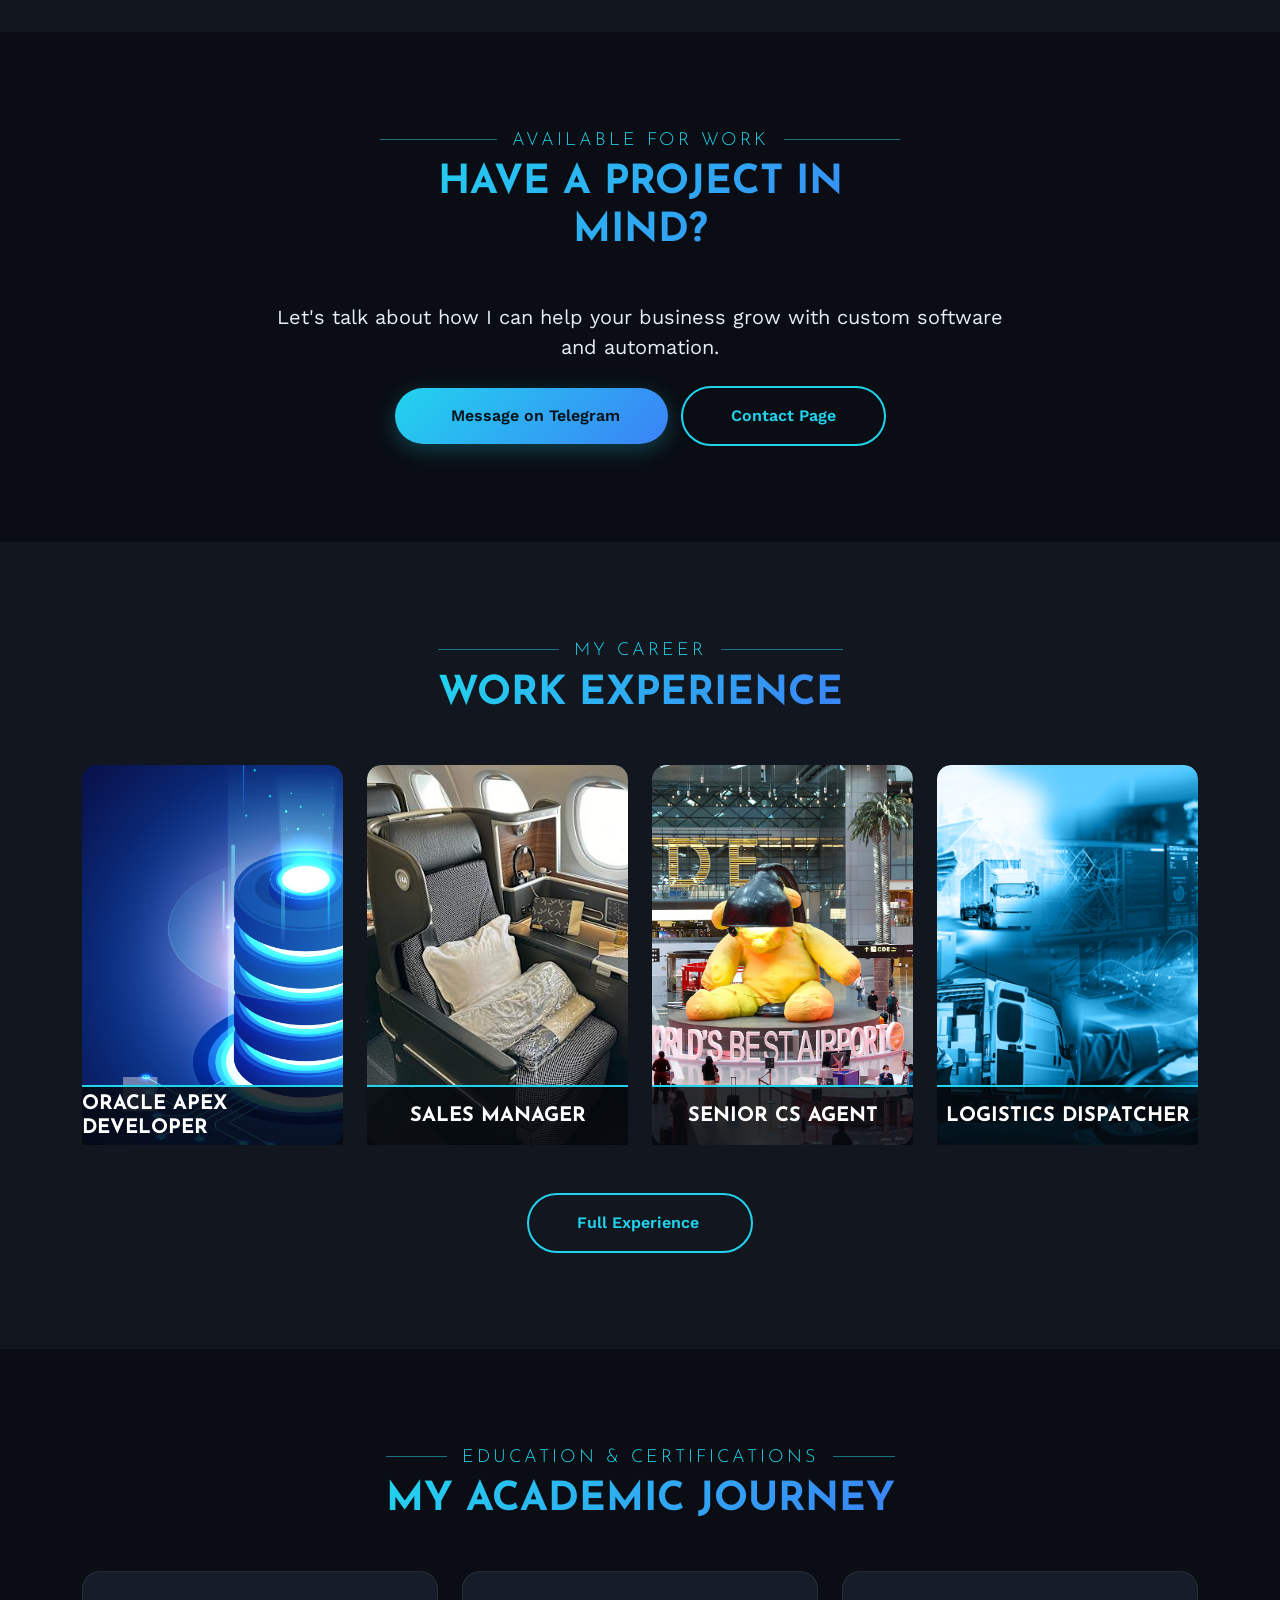
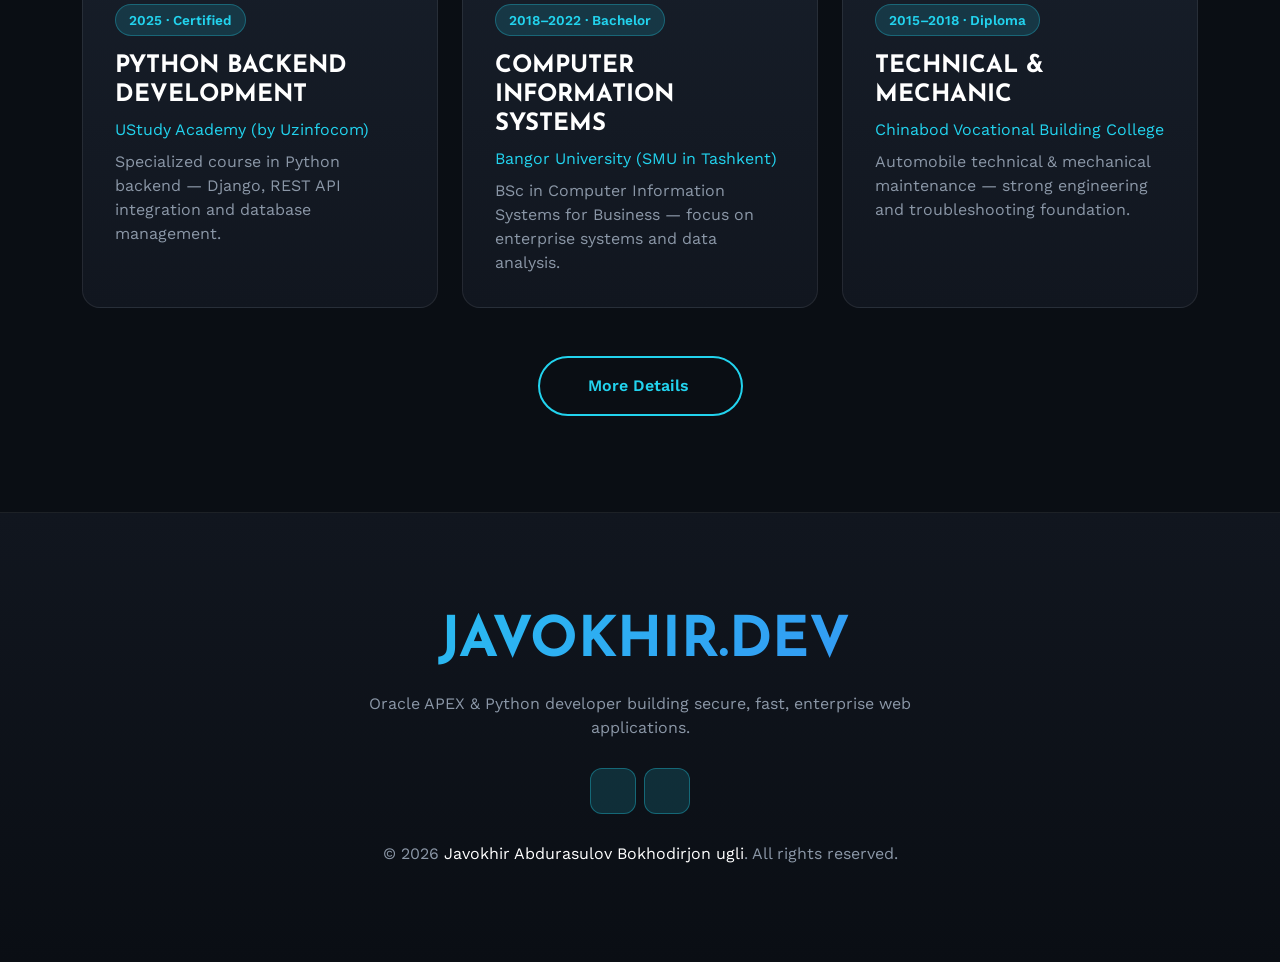
==== commit 16c99dcd: "Redesign portfolio: tech cyan theme, unified nav, Telegram contact, mobile-ready - Convert template " ====
--- a/index.html
+++ b/index.html
@@ -3,107 +3,101 @@
 
 <head>
     <meta charset="utf-8">
-    <title>Javokhir Abdurasulov Bokhodirjon ugli</title>
+    <title>Javokhir Abdurasulov — Oracle APEX &amp; Python Developer</title>
     <meta content="width=device-width, initial-scale=1.0" name="viewport">
-    <meta content="" name="keywords">
-    <meta content="" name="description">
+    <meta name="keywords" content="Javokhir Abdurasulov, Oracle APEX Developer, PL/SQL, Python, Backend Developer, Tashkent">
+    <meta name="description" content="Portfolio of Javokhir Abdurasulov — Oracle APEX & Python developer building secure, fast, enterprise web applications.">
 
     <!-- Favicon -->
-    <link href="img/favicon.ico" rel="icon">
+    <link rel="icon" href="data:image/svg+xml,%3Csvg xmlns='http://www.w3.org/2000/svg' viewBox='0 0 64 64'%3E%3Crect width='64' height='64' rx='14' fill='%230a0e14'/%3E%3Ctext x='32' y='45' font-family='monospace' font-size='30' font-weight='bold' text-anchor='middle' fill='%2322d3ee'%3E%26lt;/%26gt;%3C/text%3E%3C/svg%3E">
 
     <!-- Google Web Fonts -->
     <link rel="preconnect" href="https://fonts.googleapis.com">
     <link rel="preconnect" href="https://fonts.gstatic.com" crossorigin>
-    <link
-        href="https://fonts.googleapis.com/css2?family=Josefin+Sans:wght@300;700&family=Work+Sans:wght@400;600&display=swap"
-        rel="stylesheet">
-
-    <!-- Icon Font Stylesheet -->
+    <link href="https://fonts.googleapis.com/css2?family=Josefin+Sans:wght@300;500;700&family=Work+Sans:wght@400;500;600&display=swap" rel="stylesheet">
+
+    <!-- Icon Fonts -->
     <link href="https://cdnjs.cloudflare.com/ajax/libs/font-awesome/7.0.0/css/all.min.css" rel="stylesheet">
     <link href="https://cdn.jsdelivr.net/npm/bootstrap-icons@1.4.1/font/bootstrap-icons.css" rel="stylesheet">
 
-    <!-- Libraries Stylesheet -->
+    <!-- Libraries -->
     <link href="lib/animate/animate.min.css" rel="stylesheet">
     <link href="lib/lightbox/css/lightbox.min.css" rel="stylesheet">
     <link href="lib/owlcarousel/assets/owl.carousel.min.css" rel="stylesheet">
 
-    <!-- Customized Bootstrap Stylesheet -->
+    <!-- Stylesheets -->
     <link href="css/bootstrap.min.css" rel="stylesheet">
-
-    <!-- Template Stylesheet -->
     <link href="css/style.css" rel="stylesheet">
+    <link href="css/custom.css?v=3" rel="stylesheet">
 </head>
 
 <body>
-    <!-- Spinner Start -->
-    <div id="spinner"
-        class="show bg-dark position-fixed translate-middle w-100 vh-100 top-50 start-50 d-flex align-items-center justify-content-center">
+    <!-- Spinner -->
+    <div id="spinner" class="show bg-dark position-fixed translate-middle w-100 vh-100 top-50 start-50 d-flex align-items-center justify-content-center">
         <div class="spinner-grow text-primary" style="width: 3rem; height: 3rem;" role="status">
             <span class="sr-only">Loading...</span>
         </div>
     </div>
-    <!-- Spinner End -->
-
-
-    <!-- Header Start -->
+
+    <!-- Header -->
     <div class="container-fluid p-0">
         <nav class="navbar navbar-expand-lg navbar-dark px-lg-5">
             <a href="index.html" class="navbar-brand ms-4 ms-lg-0">
                 <h2 class="mb-0 text-primary text-uppercase"><i class="fa fa-code me-2"></i>Javokhir<span class="text-white">.Dev</span></h2>
             </a>
-            <button type="button" class="navbar-toggler me-4" data-bs-toggle="collapse"
-                data-bs-target="#navbarCollapse">
+            <button type="button" class="navbar-toggler me-4" data-bs-toggle="collapse" data-bs-target="#navbarCollapse">
                 <span class="navbar-toggler-icon"></span>
             </button>
             <div class="collapse navbar-collapse" id="navbarCollapse">
                 <div class="navbar-nav mx-auto p-4 p-lg-0">
                     <a href="index.html" class="nav-item nav-link active">Home</a>
-                    <a href="#about" class="nav-item nav-link">About</a>
-                    <a href="#services" class="nav-item nav-link">Skills</a>
-                    <a href="#portfolio" class="nav-item nav-link">Portfolio</a>
+                    <a href="about.html" class="nav-item nav-link">About</a>
+                    <a href="service.html" class="nav-item nav-link">Services</a>
+                    <a href="team.html" class="nav-item nav-link">Experience</a>
+                    <a href="testimonial.html" class="nav-item nav-link">Education</a>
                     <a href="contact.html" class="nav-item nav-link">Contact</a>
-                    <div class="nav-item dropdown">
-                        <a href="#" class="nav-link dropdown-toggle" data-bs-toggle="dropdown">Pages</a>
-                        <div class="dropdown-menu m-0">
-                            <a href="team.html" class="dropdown-item">Career</a>
-                            <a href="testimonial.html" class="dropdown-item">Academic Journey</a>
-                            <a href="404.html" class="dropdown-item">404 Page</a>
-                        </div>
-                    </div>
-                    <a href="contact.html" class="nav-item nav-link">Contact</a>
                 </div>
                 <div class="d-none d-lg-flex">
-                 <!--   <a class="btn btn-outline-primary border-2" href="https://themewagon.com/themes/poseify">Download Now</a> -->
+                    <a class="btn btn-outline-primary border-2 js-tg" href="#"><i class="fab fa-telegram me-2"></i>Let's Talk</a>
                 </div>
             </div>
         </nav>
 
+        <!-- Hero carousel -->
         <div id="header-carousel" class="carousel slide" data-bs-ride="carousel">
             <div class="carousel-inner">
                 <div class="carousel-item active">
-                    <img class="w-100" src="https://images.unsplash.com/photo-1555099962-4199c345e5dd?q=80&w=1920&auto=format&fit=crop" alt="Image">
+                    <img class="w-100" src="https://images.unsplash.com/photo-1555099962-4199c345e5dd?q=80&w=1920&auto=format&fit=crop" alt="Coding">
                     <div class="carousel-caption d-flex flex-column align-items-center justify-content-center">
                         <div class="title mx-5 px-5 animated slideInDown">
                             <div class="title-center">
                                 <h5>Hello, I am Javokhir</h5>
-                                <h1 class="display-1">Backend Developer</h1>
+                                <h1 class="display-1"><span class="hero-role" data-typing="Backend Developer|Oracle APEX Developer|PL/SQL Engineer|Python Developer">Backend Developer</span></h1>
                             </div>
                         </div>
-                        <p class="fs-5 mb-5 animated slideInDown">Building scalable enterprise applications & Interactive Websites<br> with Oracle Database and Python.</p>
-                        <a href="#!" class="btn btn-outline-primary border-2 py-3 px-5 animated slideInDown">My Projects</a>
+                        <p class="fs-5 mb-4 animated slideInDown">Building scalable, secure enterprise applications<br>with Oracle Database, APEX and Python.</p>
+                        <div class="d-flex hero-badges justify-content-center mb-4 animated slideInDown">
+                            <span class="kf-badge"><i class="fa fa-database"></i> Oracle APEX</span>
+                            <span class="kf-badge"><i class="fa fa-server"></i> PL/SQL</span>
+                            <span class="kf-badge"><i class="fab fa-python"></i> Python</span>
+                        </div>
+                        <div class="animated slideInDown">
+                            <a href="service.html" class="btn btn-primary border-2 py-3 px-5 me-2">My Skills</a>
+                            <a href="contact.html" class="btn btn-outline-primary border-2 py-3 px-5">Hire Me</a>
+                        </div>
                     </div>
                 </div>
                 <div class="carousel-item">
-                    <img class="w-100" src="https://ontoorsolutions.com/wp-content/uploads/2024/07/Oracle-APEX-Ontoor-Site.jpg?q=80&w=1920&auto=format&fit=crop" alt="Image">
+                    <img class="w-100" src="https://ontoorsolutions.com/wp-content/uploads/2024/07/Oracle-APEX-Ontoor-Site.jpg?q=80&w=1920&auto=format&fit=crop" alt="Oracle APEX">
                     <div class="carousel-caption d-flex flex-column align-items-center justify-content-center">
                         <div class="title mx-5 px-5 animated slideInDown">
                             <div class="title-center">
-                                <h5>Welcome</h5>
+                                <h5>Welcome to my</h5>
                                 <h1 class="display-1">PORTFOLIO</h1>
                             </div>
                         </div>
-                        <p class="fs-5 mb-5 animated slideInDown">You can check here my works.</p>
-                        <a href="#!" class="btn btn-outline-primary border-2 py-3 px-5 animated slideInDown">Explore  More</a>
+                        <p class="fs-5 mb-5 animated slideInDown">Enterprise web apps, interactive reports and automation — crafted end to end.</p>
+                        <a href="about.html" class="btn btn-outline-primary border-2 py-3 px-5 animated slideInDown">Explore More</a>
                     </div>
                 </div>
             </div>
@@ -117,513 +111,220 @@
             </button>
         </div>
     </div>
-    <!-- Header End -->
-
-
-    <!-- About Start -->
-    <div class="container-fluid bg-secondary">
+
+    <!-- About -->
+    <div class="container-fluid bg-secondary" id="about">
         <div class="container">
             <div class="row g-5 align-items-center">
                 <div class="col-lg-7 pb-0 pb-lg-5 py-5">
                     <div class="pb-0 pb-lg-5 py-5">
                         <div class="title wow fadeInUp" data-wow-delay="0.1s">
                             <div class="title-left">
-                               <h5>About Me</h5>
-                               <h1>Professional Developer</h1>
+                                <h5>About Me</h5>
+                                <h1>Professional Developer</h1>
                             </div>
                         </div>
-                        <p class="mb-4 wow fadeInUp" data-wow-delay="0.2s">I am an experienced software developer specializing in Oracle APEX and Python. 
-                            I help businesses automate their processes by creating secure, fast, and user-friendly web applications.
-                            Whether it's a complex ERP system or a simple dashboard, I deliver high-quality code.</p>
+                        <p class="mb-4 lh-lg wow fadeInUp" data-wow-delay="0.2s">I am a software developer specializing in <span class="text-accent">Oracle APEX</span>, <span class="text-accent">PL/SQL</span> and <span class="text-accent">Python</span>. I help businesses automate their processes by building secure, fast and user-friendly web applications — from complex ERP systems to clean dashboards and REST integrations.</p>
                         <ul class="list-group list-group-flush mb-5 wow fadeInUp" data-wow-delay="0.3s">
-                            <li class="list-group-item bg-dark text-body border-secondary ps-0">
-                                <i class="fa fa-check-circle text-primary me-1"></i> Oracle Database & SQL Expert
-                            </li>
-                            <li class="list-group-item bg-dark text-body border-secondary ps-0">
-                                <i class="fa fa-check-circle text-primary me-1"></i> Oracle APEX UI/UX Design
-                                tempus.
-                            </li>
-                            <li class="list-group-item bg-dark text-body border-secondary ps-0">
-                                <i class="fa fa-check-circle text-primary me-1"></i> Python Backend Integration
-                            </li>
+                            <li class="list-group-item bg-dark text-body border-secondary ps-0"><i class="fa fa-circle-check text-primary me-2"></i> Oracle Database &amp; SQL / PL-SQL expert</li>
+                            <li class="list-group-item bg-dark text-body border-secondary ps-0"><i class="fa fa-circle-check text-primary me-2"></i> Oracle APEX UI/UX &amp; interactive reporting</li>
+                            <li class="list-group-item bg-dark text-body border-secondary ps-0"><i class="fa fa-circle-check text-primary me-2"></i> Python backend &amp; automation</li>
                         </ul>
-                        <div class="row wow fadeInUp" data-wow-delay="0.4s">
-                            <div class="col-6">
-                                <a href="#!" class="btn btn-outline-primary border-2 py-3 w-100">Contact Me</a>
-                            </div>
-                            <div class="col-6">
-                                <a href="#!" class="btn btn-primary py-3 w-100">Download CV</a>
-                            </div>
-                        </div>
-                    </div>
-                </div>
-                <div class="col-lg-5 wow fadeInUp" data-wow-delay="0.5s">
-                    <img class="img-fluid" src="img/main1.png" alt="">
-                </div>
-            </div>
-        </div>
-    </div>
-    <!-- About End -->
-
-
-    <!-- Service Start -->
-    <!-- <div class="container-fluid py-5">
+                        <div class="row g-3 wow fadeInUp" data-wow-delay="0.4s">
+                            <div class="col-6"><a href="contact.html" class="btn btn-outline-primary border-2 py-3 w-100">Contact Me</a></div>
+                            <div class="col-6"><a href="about.html" class="btn btn-primary py-3 w-100">More About Me</a></div>
+                        </div>
+                    </div>
+                </div>
+                <div class="col-lg-5 text-center wow fadeInUp" data-wow-delay="0.5s">
+                    <div class="kf-portrait-wrap kf-float">
+                        <img class="img-fluid" src="img/main1.png" alt="Javokhir Abdurasulov" style="max-height: 520px;">
+                    </div>
+                </div>
+            </div>
+        </div>
+    </div>
+
+    <!-- Stats -->
+    <div class="container-fluid py-5">
+        <div class="container">
+            <div class="row g-4 justify-content-center">
+                <div class="col-6 col-lg-3 wow fadeInUp" data-wow-delay="0.1s"><div class="kf-card kf-stat"><div class="num" data-count="3" data-suffix="+">0</div><div class="lbl">Years in Tech</div></div></div>
+                <div class="col-6 col-lg-3 wow fadeInUp" data-wow-delay="0.2s"><div class="kf-card kf-stat"><div class="num" data-count="15" data-suffix="+">0</div><div class="lbl">Projects &amp; Modules</div></div></div>
+                <div class="col-6 col-lg-3 wow fadeInUp" data-wow-delay="0.3s"><div class="kf-card kf-stat"><div class="num" data-count="8" data-suffix="+">0</div><div class="lbl">Technologies</div></div></div>
+                <div class="col-6 col-lg-3 wow fadeInUp" data-wow-delay="0.4s"><div class="kf-card kf-stat"><div class="num" data-count="4" data-suffix="">0</div><div class="lbl">Languages Spoken</div></div></div>
+            </div>
+        </div>
+    </div>
+
+    <!-- Skills -->
+    <div class="container-fluid py-5 bg-secondary" id="services">
         <div class="container py-5">
             <div class="text-center">
                 <div class="title wow fadeInUp" data-wow-delay="0.1s">
-                    <div class="title-center">
-                        <h5>What I Do</h5>
-                        <h1>Technical Skills</h1>
-                    </div>
-                </div>
-            </div>
-            <div class="service-item service-item-left">
-                <div class="row g-0 align-items-center">
-                    <div class="col-md-5">
-                        <div class="service-img p-5 wow fadeInRight" data-wow-delay="0.2s">
-                            <img class="img-fluid rounded-circle" src="[data-uri]" alt="">
-                        </div>
-                    </div>
-                    <div class="col-md-7">
-                        <div class="service-text px-5 px-md-0 py-md-5 wow fadeInRight" data-wow-delay="0.5s">
-                            <h3 class="text-uppercase">Oracle APEX</h3>
-                            <p class="mb-4">Development of enterprise-level web applications using Oracle Application Express. Interactive Reports, Charts, and Forms.</p>
-                            <a class="btn btn-outline-primary border-2 px-4" href="#!">Read More <i
-                                    class="fa fa-arrow-right ms-1"></i></a>
-                        </div>
-                    </div>
-                </div>
-            </div>
-            <div class="service-item service-item-right">
-                <div class="row g-0 align-items-center">
-                    <div class="col-md-5 order-md-1 text-md-end">
-                        <div class="service-img p-5 wow fadeInLeft" data-wow-delay="0.2s">
-                            <img class="img-fluid rounded-circle" src="https://images.unsplash.com/photo-1555066931-4365d14bab8c?q=80&w=600&auto=format" alt="">
-                        </div>
-                    </div>
-                    <div class="col-md-7">
-                        <div class="service-text px-5 px-md-0 py-md-5 text-md-end wow fadeInLeft" data-wow-delay="0.5s">
-                            <h3 class="text-uppercase">Database Design (SQL)</h3>
-                            <p class="mb-4">Complex SQL queries, PL/SQL procedures, triggers, and database optimization for high-performance applications.</p>
-                            <a class="btn btn-outline-primary border-2 px-4" href="#!">Read More <i
-                                    class="fa fa-arrow-right ms-1"></i></a>
-                        </div>
-                    </div>
-                </div>
-            </div>
-            <div class="service-item service-item-left">
-                <div class="row g-0 align-items-center">
-                    <div class="col-md-5">
-                        <div class="service-img p-5 wow fadeInRight" data-wow-delay="0.2s">
-                            <img class="img-fluid rounded-circle" src="https://images.unsplash.com/photo-1526379095098-d400fd0bf935?q=80&w=600&auto=format" alt="">
-                        </div>
-                    </div>
-                    <div class="col-md-7">
-                        <div class="service-text px-5 px-md-0 py-md-5 wow fadeInRight" data-wow-delay="0.5s">
-                            <h3 class="text-uppercase">Python Development</h3>
-                            <p class="mb-4">Backend scripting, data analysis, and automation using Python. Integration with Oracle Database.</p>
-                            <a class="btn btn-outline-primary border-2 px-4" href="#!">Read More <i
-                                    class="fa fa-arrow-right ms-1"></i></a>
-                        </div>
-                    </div>
-                </div>
-            </div>
-            <div class="service-item service-item-right">
-                <div class="row g-0 align-items-center">
-                    <div class="col-md-5 order-md-1 text-md-end">
-                        <div class="service-img p-5 wow fadeInLeft" data-wow-delay="0.2s">
-                            <img class="img-fluid rounded-circle" src="img/service-4.jpg" alt="">
-                        </div>
-                    </div>
-                    <div class="col-md-7">
-                        <div class="service-text px-5 px-md-0 py-md-5 text-md-end wow fadeInLeft" data-wow-delay="0.5s">
-                            <h3 class="text-uppercase">Professional Modeling</h3>
-                            <p class="mb-4">Lorem ipsum dolor sit amet, consectetur adipiscing elit. Etiam feugiat
-                                fermentum urna, sed gravida enim eleifend vitae. Ut rhoncus non metus at convallis.
-                                Maecenas pharetra placerat mauris. Phasellus quis egestas dui. Nullam ornare consectetur
-                                rhoncus. Praesent elit mauris, feugiat quis convallis et, egestas a tellus.</p>
-                            <a class="btn btn-outline-primary border-2 px-4" href="#!">Read More <i
-                                    class="fa fa-arrow-right ms-1"></i></a>
-                        </div>
-                    </div>
-                </div>
-            </div>
-        </div>
-    </div> -->
-
-
-
-     <div class="container-fluid py-5" id="services">
+                    <div class="title-center"><h5>What I Do</h5><h1>Technical Skills</h1></div>
+                </div>
+            </div>
+            <div class="row g-5 align-items-center">
+                <div class="col-lg-6 wow fadeInUp" data-wow-delay="0.2s">
+                    <div class="kf-skill"><div class="d-flex justify-content-between mb-2"><span>Oracle APEX</span><span class="text-accent">95%</span></div><div class="progress"><div class="progress-bar" data-w="95%"></div></div></div>
+                    <div class="kf-skill"><div class="d-flex justify-content-between mb-2"><span>SQL / PL-SQL</span><span class="text-accent">92%</span></div><div class="progress"><div class="progress-bar" data-w="92%"></div></div></div>
+                    <div class="kf-skill"><div class="d-flex justify-content-between mb-2"><span>Python</span><span class="text-accent">85%</span></div><div class="progress"><div class="progress-bar" data-w="85%"></div></div></div>
+                    <div class="kf-skill"><div class="d-flex justify-content-between mb-2"><span>JavaScript / HTML / CSS</span><span class="text-accent">80%</span></div><div class="progress"><div class="progress-bar" data-w="80%"></div></div></div>
+                    <div class="kf-skill mb-0"><div class="d-flex justify-content-between mb-2"><span>REST APIs / ORDS</span><span class="text-accent">82%</span></div><div class="progress"><div class="progress-bar" data-w="82%"></div></div></div>
+                </div>
+                <div class="col-lg-6 wow fadeInUp" data-wow-delay="0.3s">
+                    <div class="kf-card">
+                        <h4 class="mb-3">My Tech Stack</h4>
+                        <p class="text-body mb-4">Tools and technologies I work with every day to ship reliable software.</p>
+                        <div>
+                            <span class="kf-badge"><i class="fa fa-database"></i> Oracle 19c</span>
+                            <span class="kf-badge"><i class="fa fa-bolt"></i> APEX 26</span>
+                            <span class="kf-badge"><i class="fa fa-code"></i> PL/SQL</span>
+                            <span class="kf-badge"><i class="fab fa-python"></i> Python</span>
+                            <span class="kf-badge"><i class="fab fa-js"></i> JavaScript</span>
+                            <span class="kf-badge"><i class="fab fa-html5"></i> HTML5</span>
+                            <span class="kf-badge"><i class="fab fa-css3-alt"></i> CSS3</span>
+                            <span class="kf-badge"><i class="fab fa-bootstrap"></i> Bootstrap</span>
+                            <span class="kf-badge"><i class="fa fa-network-wired"></i> ORDS / REST</span>
+                            <span class="kf-badge"><i class="fab fa-git-alt"></i> Git</span>
+                        </div>
+                        <a href="service.html" class="btn btn-outline-primary border-2 mt-4 px-4">See Services <i class="fa fa-arrow-right ms-1"></i></a>
+                    </div>
+                </div>
+            </div>
+        </div>
+    </div>
+
+    <!-- CTA banner -->
+    <div class="container-fluid py-5">
+        <div class="container py-5">
+            <div class="row g-0 justify-content-center">
+                <div class="col-lg-8 text-center">
+                    <div class="title mx-auto wow fadeInUp" data-wow-delay="0.1s" style="max-width: 520px;">
+                        <div class="title-center"><h5>Available for Work</h5><h1>Have a Project in Mind?</h1></div>
+                    </div>
+                    <p class="fs-5 mb-4 wow fadeInUp" data-wow-delay="0.2s">Let's talk about how I can help your business grow with custom software and automation.</p>
+                    <div class="wow fadeInUp" data-wow-delay="0.3s">
+                        <a class="btn btn-primary py-3 px-5 me-2 js-tg" href="#"><i class="fab fa-telegram me-2"></i>Message on Telegram</a>
+                        <a class="btn btn-outline-primary border-2 py-3 px-5" href="contact.html">Contact Page</a>
+                    </div>
+                </div>
+            </div>
+        </div>
+    </div>
+
+    <!-- Experience preview -->
+    <div class="container-fluid py-5 bg-secondary">
         <div class="container py-5">
             <div class="text-center">
                 <div class="title wow fadeInUp" data-wow-delay="0.1s">
-                    <div class="title-center">
-                        <h5>What I Do</h5>
-                        <h1>Technical Skills</h1>
-                    </div>
-                </div>
-            </div>
-            
-            <!-- Skill 1 -->
-            <div class="service-item service-item-left">
-                <div class="row g-0 align-items-center">
-                    <div class="col-md-5">
-                        <div class="service-img p-5 wow fadeInRight" data-wow-delay="0.2s">
-                            <!-- Oracle Logo o'rniga rasm -->
-                            <img class="img-fluid rounded-circle" src="https://images.unsplash.com/photo-1544383835-bda2bc66a55d?q=80&w=600&auto=format" alt="Oracle APEX" style="width: 300px; height: 300px; object-fit: cover;">
-                        </div>
-                    </div>
-                    <div class="col-md-7">
-                        <div class="service-text px-5 px-md-0 py-md-5 wow fadeInRight" data-wow-delay="0.5s">
-                            <h3 class="text-uppercase">Oracle APEX</h3>
-                            <p class="mb-4">Development of enterprise-level web applications using Oracle Application Express. Interactive Reports, Charts, and Forms.</p>
-                        </div>
-                    </div>
-                </div>
-            </div>
-
-            <!-- Skill 2 -->
-            <div class="service-item service-item-right">
-                <div class="row g-0 align-items-center">
-                    <div class="col-md-5 order-md-1 text-md-end">
-                        <div class="service-img p-5 wow fadeInLeft" data-wow-delay="0.2s">
-                            <img class="img-fluid rounded-circle" src="https://images.unsplash.com/photo-1555066931-4365d14bab8c?q=80&w=600&auto=format" alt="SQL Database" style="width: 300px; height: 300px; object-fit: cover;">
-                        </div>
-                    </div>
-                    <div class="col-md-7">
-                        <div class="service-text px-5 px-md-0 py-md-5 text-md-end wow fadeInLeft" data-wow-delay="0.5s">
-                            <h3 class="text-uppercase">Database Design (SQL)</h3>
-                            <p class="mb-4">Complex SQL queries, PL/SQL procedures, triggers, and database optimization for high-performance applications.</p>
-                        </div>
-                    </div>
-                </div>
-            </div>
-
-            <!-- Skill 3 -->
-            <div class="service-item service-item-left">
-                <div class="row g-0 align-items-center">
-                    <div class="col-md-5">
-                        <div class="service-img p-5 wow fadeInRight" data-wow-delay="0.2s">
-                            <img class="img-fluid rounded-circle" src="https://images.unsplash.com/photo-1526379095098-d400fd0bf935?q=80&w=600&auto=format" alt="Python" style="width: 300px; height: 300px; object-fit: cover;">
-                        </div>
-                    </div>
-                    <div class="col-md-7">
-                        <div class="service-text px-5 px-md-0 py-md-5 wow fadeInRight" data-wow-delay="0.5s">
-                            <h3 class="text-uppercase">Python Development</h3>
-                            <p class="mb-4">Backend scripting, data analysis, and automation using Python. Integration with Oracle Database.</p>
-                        </div>
-                    </div>
-                </div>
-            </div>
-        </div>
-    </div>
-    <!-- Service End -->
-    <!-- Service End -->
-
-
-    <!-- Banner Start -->
-    <div class="container-fluid py-5 bg-secondary">
-        <div class="container py-5">
-            <div class="row g-0 justify-content-center">
-                <div class="col-lg-7 text-center">
-                    <div class="title mx-5 px-5 wow fadeInUp" data-wow-delay="0.1s">
-                        <div class="title-center">
-                            <h5>Available for Freelance</h5>
-                            <h1>Have a Project in Mind?</h1>
-                        </div>
-                    </div>
-                    <p class="fs-5 mb-5 wow fadeInUp" data-wow-delay="0.2s">Let's discuss how I can help your business grow with custom software solutions.</p>
-                    <div class="position-relative wow fadeInUp" data-wow-delay="0.3s">
-                        <input class="form-control border-0 bg-dark rounded-pill w-100 py-4 ps-4 pe-5" type="text"
-                            placeholder="Your email">
-                        <button type="button" class="btn btn-primary py-3 px-4 position-absolute top-0 end-0 me-2"
-                            style="margin-top: 7px;">Contact Me Now</button>
-                    </div>
-                </div>
-            </div>
-        </div>
-    </div>
-    <!-- Banner End -->
-
-
-    <!-- Team Start -->
+                    <div class="title-center"><h5>My Career</h5><h1>Work Experience</h1></div>
+                </div>
+            </div>
+            <div class="row g-4">
+                <div class="col-lg-3 col-md-6 wow fadeInUp" data-wow-delay="0.1s">
+                    <div class="team-item">
+                        <div class="team-body">
+                            <div class="team-before"><span>Company</span><span>Location</span><span>Period</span><span>Role</span></div>
+                            <img class="img-fluid" src="img/orcl.png" alt="Fincube" style="width:100%;height:380px;object-fit:cover;">
+                            <div class="team-after"><span>Fincube</span><span>Tashkent</span><span>2025–Pres.</span><span>Developer</span></div>
+                        </div>
+                        <a class="team-name" href="team.html"><h5 class="text-uppercase mb-0">Oracle APEX Developer</h5></a>
+                    </div>
+                </div>
+                <div class="col-lg-3 col-md-6 wow fadeInUp" data-wow-delay="0.3s">
+                    <div class="team-item">
+                        <div class="team-body">
+                            <div class="team-before"><span>Company</span><span>Location</span><span>Period</span><span>Focus</span></div>
+                            <img class="img-fluid" src="img/bcc.jpg" alt="Business Class Travel" style="width:100%;height:380px;object-fit:cover;">
+                            <div class="team-after"><span>BC Travel</span><span>Tashkent</span><span>2023–2024</span><span>VIP Sales</span></div>
+                        </div>
+                        <a class="team-name" href="team.html"><h5 class="text-uppercase mb-0">Sales Manager</h5></a>
+                    </div>
+                </div>
+                <div class="col-lg-3 col-md-6 wow fadeInUp" data-wow-delay="0.5s">
+                    <div class="team-item">
+                        <div class="team-body">
+                            <div class="team-before"><span>Airline</span><span>Location</span><span>Period</span><span>Role</span></div>
+                            <img class="img-fluid" src="img/qr.jpg" alt="Qatar Airways" style="width:100%;height:380px;object-fit:cover;">
+                            <div class="team-after"><span>Qatar Air</span><span>Doha</span><span>2022–2023</span><span>Sr. Agent</span></div>
+                        </div>
+                        <a class="team-name" href="team.html"><h5 class="text-uppercase mb-0">Senior CS Agent</h5></a>
+                    </div>
+                </div>
+                <div class="col-lg-3 col-md-6 wow fadeInUp" data-wow-delay="0.7s">
+                    <div class="team-item">
+                        <div class="team-body">
+                            <div class="team-before"><span>Company</span><span>Location</span><span>Period</span><span>Industry</span></div>
+                            <img class="img-fluid" src="img/lg.png" alt="CaliUz" style="width:100%;height:380px;object-fit:cover;">
+                            <div class="team-after"><span>CaliUz LLC</span><span>Tashkent</span><span>2021–2022</span><span>Logistics</span></div>
+                        </div>
+                        <a class="team-name" href="team.html"><h5 class="text-uppercase mb-0">Logistics Dispatcher</h5></a>
+                    </div>
+                </div>
+            </div>
+            <div class="text-center mt-5 wow fadeInUp"><a href="team.html" class="btn btn-outline-primary border-2 px-5 py-3">Full Experience <i class="fa fa-arrow-right ms-1"></i></a></div>
+        </div>
+    </div>
+
+    <!-- Education -->
     <div class="container-fluid py-5">
         <div class="container py-5">
             <div class="text-center">
                 <div class="title wow fadeInUp" data-wow-delay="0.1s">
-                    <div class="title-center">
-                       <h5>My Career</h5>
-                        <h1>Work Experience</h1>
-                    </div>
+                    <div class="title-center"><h5>Education &amp; Certifications</h5><h1>My Academic Journey</h1></div>
                 </div>
             </div>
             <div class="row g-4">
-                <div class="col-lg-3 col-md-6 wow fadeInUp" data-wow-delay="0.1s">
-                    <div class="team-item">
-                        <div class="team-body">
-                            <div class="team-before">
-                                <span>Company</span>
-                                <span>Location</span>
-                                <span>Period</span>
-                                <span>Role</span>
-                            </div>
-                            <img class="img-fluid" src="img/orcl.png" alt="Fincube" style="width: 100%; height: 400px; object-fit: cover;">
-                            <div class="team-after">
-                                <span>Fincube</span>
-                                <span>Tashkent</span>
-                                <span>2025-Pres.</span>
-                                <span>Developer</span>
-                            </div>
-                        </div>
-                        <a class="team-name" href="#">
-                            <h5 class="text-uppercase mb-0">Oracle APEX Developer</h5>
-                        </a>
-                    </div>
-                </div>
-                <div class="col-lg-3 col-md-6 wow fadeInUp" data-wow-delay="0.3s">
-                    <div class="team-item">
-                        <div class="team-body">
-                            <div class="team-before">
-                                <span>Company</span>
-                                <span>Location</span>
-                                <span>Period</span>
-                                <span>Focus</span>
-                            </div>
-                            <img class="img-fluid" src="img/bcc.jpg" alt="BC Travel" style="width: 100%; height: 400px; object-fit: cover;">
-                            <div class="team-after">
-                                <span>Business Class Travel</span>
-                                <span>Tashkent</span>
-                                <span>2023-2024</span>
-                                <span>VIP Sales</span>
-                            </div>
-                        </div>
-                        <a class="team-name" href="#">
-                            <h5 class="text-uppercase mb-0">Sales Manager</h5>
-                        </a>
-                    </div>
-                </div>
-                <div class="col-lg-3 col-md-6 wow fadeInUp" data-wow-delay="0.5s">
-                    <div class="team-item">
-                        <div class="team-body">
-                            <div class="team-before">
-                                <span>Airline</span>
-                                <span>Location</span>
-                                <span>Period</span>
-                                <span>Role</span>
-                            </div>
-                           <img class="img-fluid" src="img/qr.jpg" alt="Qatar Airways" style="width: 100%; height: 400px; object-fit: cover;">
-                            <div class="team-after">
-                                <span>Qatar Air</span>
-                                <span>Doha, Qatar</span>
-                                <span>2022-2023</span>
-                                <span>Sr. Agent</span>
-                            </div>
-                        </div>
-                        <a class="team-name" href="#">
-                            <h5 class="text-uppercase mb-0">Senior CS Agent</h5>
-                        </a>
-                    </div>
-                </div>
-                <div class="col-lg-3 col-md-6 wow fadeInUp" data-wow-delay="0.7s">
-                    <div class="team-item">
-                        <div class="team-body">
-                            <div class="team-before">
-                                <span>Company</span>
-                                <span>Location</span>
-                                <span>Period</span>
-                                <span>Industry</span>
-                            </div>
-                            <img class="img-fluid" src="img/lg.png" alt="CaliUz" style="width: 100%; height: 400px; object-fit: cover;">
-                            <div class="team-after">
-                                <span>CaliUz LLC</span>
-                                <span>Tashkent</span>
-                                <span>2021-2022</span>
-                                <span>Logistics</span>
-                            </div>
-                        </div>
-                        <a class="team-name" href="#">
-                            <h5 class="text-uppercase mb-0">Logistics Dispatcher</h5>
-                        </a>
-                    </div>
-                </div>
-                <!-- <div class="col-lg-3 col-md-6 wow fadeInUp" data-wow-delay="0.1s">
-                    <div class="team-item">
-                        <div class="team-body">
-                            <div class="team-before">
-                                <span>Age</span>
-                                <span>Height</span>
-                                <span>Weight</span>
-                                <span>Bust</span>
-                                <span>Waist</span>
-                                <span>Hips</span>
-                            </div>
-                            <img class="img-fluid" src="img/team-5.jpg" alt="">
-                            <div class="team-after">
-                                <span>22</span>
-                                <span>185</span>
-                                <span>55</span>
-                                <span>79</span>
-                                <span>59</span>
-                                <span>89</span>
-                            </div>
-                        </div>
-                        <a class="team-name" href="#">
-                            <h5 class="text-uppercase mb-0">Naomy Olsen</h5>
-                        </a>
-                    </div>
-                </div>
-                <div class="col-lg-3 col-md-6 wow fadeInUp" data-wow-delay="0.3s">
-                    <div class="team-item">
-                        <div class="team-body">
-                            <div class="team-before">
-                                <span>Age</span>
-                                <span>Height</span>
-                                <span>Weight</span>
-                                <span>Bust</span>
-                                <span>Waist</span>
-                                <span>Hips</span>
-                            </div>
-                            <img class="img-fluid" src="img/team-6.jpg" alt="">
-                            <div class="team-after">
-                                <span>22</span>
-                                <span>185</span>
-                                <span>55</span>
-                                <span>79</span>
-                                <span>59</span>
-                                <span>89</span>
-                            </div>
-                        </div>
-                        <a class="team-name" href="#">
-                            <h5 class="text-uppercase mb-0">Pamela Torney</h5>
-                        </a>
-                    </div>
-                </div>
-                <div class="col-lg-3 col-md-6 wow fadeInUp" data-wow-delay="0.5s">
-                    <div class="team-item">
-                        <div class="team-body">
-                            <div class="team-before">
-                                <span>Age</span>
-                                <span>Height</span>
-                                <span>Weight</span>
-                                <span>Bust</span>
-                                <span>Waist</span>
-                                <span>Hips</span>
-                            </div>
-                            <img class="img-fluid" src="img/team-7.jpg" alt="">
-                            <div class="team-after">
-                                <span>22</span>
-                                <span>185</span>
-                                <span>55</span>
-                                <span>79</span>
-                                <span>59</span>
-                                <span>89</span>
-                            </div>
-                        </div>
-                        <a class="team-name" href="#">
-                            <h5 class="text-uppercase mb-0">Joanne Irwin</h5>
-                        </a>
-                    </div>
-                </div>
-                <div class="col-lg-3 col-md-6 wow fadeInUp" data-wow-delay="0.7s">
-                    <div class="team-item">
-                        <div class="team-body">
-                            <div class="team-before">
-                                <span>Age</span>
-                                <span>Height</span>
-                                <span>Weight</span>
-                                <span>Bust</span>
-                                <span>Waist</span>
-                                <span>Hips</span>
-                            </div>
-                            <img class="img-fluid" src="img/team-8.jpg" alt="">
-                            <div class="team-after">
-                                <span>22</span>
-                                <span>185</span>
-                                <span>55</span>
-                                <span>79</span>
-                                <span>59</span>
-                                <span>89</span>
-                            </div>
-                        </div>
-                        <a class="team-name" href="#">
-                            <h5 class="text-uppercase mb-0">Gillian Rowe</h5>
-                        </a>
-                    </div>
-                </div> -->
-            </div>
-        </div>
-    </div>
-    <!-- Team End -->
-
-
-    <!-- Testimonial Start -->
-    <div class="container-fluid py-5 bg-secondary">
-        <div class="container py-5">
-            <div class="text-center">
-                <div class="title wow fadeInUp" data-wow-delay="0.1s">
-                    <div class="title-center">
-                        <h5>Education & Certifications</h5>
-                        <h1>My Academic Journey</h1>
-                    </div>
-                </div>
-            </div>
-            <div class="owl-carousel testimonial-carousel wow fadeInUp" data-wow-delay="0.3s">
-                <div class="testimonial-item text-center"
-                    data-dot="<img class='img-fluid' src='img/testimonial-1.jpg' alt=''>">
-                    <p class="fs-5">Specialized Course in Python Backend Development. Mastered Django, API integration, and Database management.</p>
-                    <h5 class="text-uppercase">UStudy Academy (by Uzinfocom)</h5>
-                    <span class="text-primary">2025 - Certified Developer</span>
-                </div>
-                <div class="testimonial-item text-center"
-                    data-dot="<img class='img-fluid' src='img/testimonial-2.jpg' alt=''>">
-                    <p class="fs-5">Bachelor of Science in Computer Information Systems for Business. Focus on Enterprise Systems and Data Analysis.</p>
-                    <h5 class="text-uppercase">Bangor University(Singapore Management University in Tashkent)</h5>
-                    <span class="text-primary">2018 - 2022 | Bachelor's Degree</span>
-                </div>
-                <div class="testimonial-item text-center"
-                    data-dot="<img class='img-fluid' src='img/testimonial-3.jpg' alt=''>">
-                    <p class="fs-5">Technical & Mechanic Maintenance for Automobiles. Gained strong engineering and technical troubleshooting skills.</p>
-                    <h5 class="text-uppercase">Chinabod Vocational Building College</h5>
-                    <span class="text-primary">2015 - 2018 | Diploma</span>
-                </div>
-            </div>
-        </div>
-    </div>
-    <!-- Testimonial End -->
-
-
-    <!-- Footer Start -->
+                <div class="col-lg-4 wow fadeInUp" data-wow-delay="0.1s">
+                    <div class="kf-edu">
+                        <span class="yr">2025 · Certified</span>
+                        <h4 class="text-uppercase">Python Backend Development</h4>
+                        <p class="text-accent mb-2">UStudy Academy (by Uzinfocom)</p>
+                        <p class="text-body mb-0">Specialized course in Python backend — Django, REST API integration and database management.</p>
+                    </div>
+                </div>
+                <div class="col-lg-4 wow fadeInUp" data-wow-delay="0.3s">
+                    <div class="kf-edu">
+                        <span class="yr">2018–2022 · Bachelor</span>
+                        <h4 class="text-uppercase">Computer Information Systems</h4>
+                        <p class="text-accent mb-2">Bangor University (SMU in Tashkent)</p>
+                        <p class="text-body mb-0">BSc in Computer Information Systems for Business — focus on enterprise systems and data analysis.</p>
+                    </div>
+                </div>
+                <div class="col-lg-4 wow fadeInUp" data-wow-delay="0.5s">
+                    <div class="kf-edu">
+                        <span class="yr">2015–2018 · Diploma</span>
+                        <h4 class="text-uppercase">Technical &amp; Mechanic</h4>
+                        <p class="text-accent mb-2">Chinabod Vocational Building College</p>
+                        <p class="text-body mb-0">Automobile technical &amp; mechanical maintenance — strong engineering and troubleshooting foundation.</p>
+                    </div>
+                </div>
+            </div>
+            <div class="text-center mt-5 wow fadeInUp"><a href="testimonial.html" class="btn btn-outline-primary border-2 px-5 py-3">More Details <i class="fa fa-arrow-right ms-1"></i></a></div>
+        </div>
+    </div>
+
+    <!-- Footer -->
     <div class="container-fluid bg-dark text-light footer py-5 wow fadeIn" data-wow-delay="0.1s">
         <div class="container text-center py-5">
-            <a href="index.html">
-                <h1 class="display-4 mb-3 text-white text-uppercase"><i
-                        class="fa-regular fa-face-smile me-1"></i>Javokhir.Dev</h1>
-            </a>
+            <a href="index.html"><h1 class="display-4 mb-3 text-uppercase"><i class="fa fa-code me-2"></i>Javokhir.Dev</h1></a>
+            <p class="text-body mb-4 mx-auto" style="max-width: 560px;">Oracle APEX &amp; Python developer building secure, fast, enterprise web applications.</p>
             <div class="d-flex justify-content-center mb-4">
-                <a class="btn btn-lg-square btn-outline-primary border-2 m-1" href="#!"><i
-                        class="fab fa-x-twitter"></i></a>
-                <a class="btn btn-lg-square btn-outline-primary border-2 m-1" href="#!"><i
-                        class="fab fa-facebook-f"></i></a>
-                <a class="btn btn-lg-square btn-outline-primary border-2 m-1" href="#!"><i
-                        class="fab fa-youtube"></i></a>
-                <a class="btn btn-lg-square btn-outline-primary border-2 m-1" href="#!"><i
-                        class="fab fa-linkedin-in"></i></a>
-            </div>
-            <p>&copy; <a class="border-bottom" href="#">Javokhir Bokhodirjon ugli</a>, All Right Reserved.</p>
-
-            <!--/*** The author’s attribution link must remain intact in the template. ***/-->
-            <!--/*** If you wish to remove this credit link, please purchase the Pro Version . ***/-->
-            <!--   <p class="mb-0">Designed By <a class="border-bottom" href="https://htmlcodex.com">HTML Codex</a>. Distributed by <a href="https://themewagon.com" target="_blank">ThemeWagon</a>.</p> -->
-        </div>
-    </div>
-    <!-- Footer End -->
-
+                <a class="kf-social js-tg" href="#" title="Telegram"><i class="fab fa-telegram-plane"></i></a>
+                <a class="kf-social js-github" href="#" title="GitHub"><i class="fab fa-github"></i></a>
+                <a class="kf-social js-linkedin" href="#" title="LinkedIn"><i class="fab fa-linkedin-in"></i></a>
+                <a class="kf-social js-email" href="#" title="Email"><i class="fa fa-envelope"></i></a>
+            </div>
+            <p class="text-body mb-0">&copy; <span class="js-year">2025</span> <span class="text-white">Javokhir Abdurasulov Bokhodirjon ugli</span>. All rights reserved.</p>
+        </div>
+    </div>
 
     <!-- Back to Top -->
-    <a href="#" class="btn btn-outline-primary border-2 btn-lg-square back-to-top"><i class="bi bi-arrow-up"></i></a>
-
-
-    <!-- JavaScript Libraries -->
+    <a href="#" class="btn btn-primary border-2 btn-lg-square back-to-top"><i class="bi bi-arrow-up"></i></a>
+
+    <!-- JavaScript -->
     <script src="https://code.jquery.com/jquery-3.4.1.min.js"></script>
     <script src="https://cdn.jsdelivr.net/npm/bootstrap@5.0.0/dist/js/bootstrap.bundle.min.js"></script>
     <script src="lib/wow/wow.min.js"></script>
@@ -631,9 +332,7 @@
     <script src="lib/waypoints/waypoints.min.js"></script>
     <script src="lib/owlcarousel/owl.carousel.min.js"></script>
     <script src="lib/lightbox/js/lightbox.min.js"></script>
-
-    <!-- Template Javascript -->
-    <script src="js/main.js"></script>
+    <script src="js/main.js?v=3"></script>
 </body>
 
 </html>
--- a/css/custom.css
+++ b/css/custom.css
@@ -0,0 +1,354 @@
+/* =====================================================================
+   Javokhir Abdurasulov — Portfolio custom theme
+   Tech Cyan / Blue accent on dark.  Loaded AFTER bootstrap + style.css,
+   so these rules win.  This file is the single source of the new look.
+   ===================================================================== */
+
+:root {
+    /* Override Bootstrap's primary CSS variable so anything using
+       var(--bs-primary) (e.g. active/hover nav links) turns cyan too. */
+    --bs-primary: #22d3ee;
+    --bs-primary-rgb: 34, 211, 238;
+    --bs-link-color: #22d3ee;
+    --bs-link-hover-color: #67e8f9;
+
+    --accent: #22d3ee;          /* cyan-400  */
+    --accent-2: #3b82f6;        /* blue-500  */
+    --accent-soft: rgba(34, 211, 238, .15);
+    --accent-glow: rgba(34, 211, 238, .35);
+    --bg: #0a0e14;              /* deep ink  */
+    --bg-2: #11161f;           /* panels    */
+    --bg-3: #161d28;           /* raised    */
+    --line: rgba(255, 255, 255, .08);
+    --text: #e6edf3;
+    --muted: #8b97a7;
+    --grad: linear-gradient(135deg, #22d3ee 0%, #3b82f6 100%);
+}
+
+/* ---------- Base ---------- */
+html { scroll-behavior: smooth; }
+
+body {
+    overflow-x: hidden;            /* kill any horizontal scroll on mobile */
+    background-color: var(--bg) !important;
+    color: var(--text);
+    background-image:
+        radial-gradient(900px 500px at 85% -10%, rgba(34, 211, 238, .10), transparent 60%),
+        radial-gradient(800px 500px at 0% 10%, rgba(59, 130, 246, .08), transparent 55%);
+    background-attachment: fixed;
+}
+
+::selection { background: var(--accent); color: #04121a; }
+
+/* Custom scrollbar */
+::-webkit-scrollbar { width: 11px; }
+::-webkit-scrollbar-track { background: #05080d; }
+::-webkit-scrollbar-thumb {
+    background: linear-gradient(var(--accent), var(--accent-2));
+    border-radius: 10px; border: 2px solid #05080d;
+}
+
+/* ---------- Recolour Bootstrap primary (hard-coded #e41779) ---------- */
+.text-primary { color: var(--accent) !important; }
+.bg-primary { background: var(--accent) !important; }
+.border-primary { border-color: var(--accent) !important; }
+
+.btn-primary {
+    color: #04121a !important;
+    background: var(--grad);
+    border: none;
+    box-shadow: 0 6px 20px rgba(34, 211, 238, .25);
+}
+.btn-primary:hover {
+    color: #04121a !important;
+    filter: brightness(1.08);
+    box-shadow: 0 10px 28px var(--accent-glow);
+    transform: translateY(-2px);
+}
+
+.btn-outline-primary {
+    color: var(--accent);
+    border-color: var(--accent);
+    background: transparent;
+}
+.btn-outline-primary:hover {
+    color: #04121a;
+    background: var(--accent);
+    border-color: var(--accent);
+    box-shadow: 0 10px 28px var(--accent-glow);
+    transform: translateY(-2px);
+}
+
+/* Backgrounds used across the template */
+.bg-dark { background-color: var(--bg) !important; }
+.bg-secondary { background-color: var(--bg-2) !important; }
+.text-body { color: var(--muted) !important; }
+.border-secondary { border-color: var(--line) !important; }
+
+/* ---------- Navbar ---------- */
+.navbar { padding-top: .25rem; padding-bottom: .25rem; }
+.navbar.bg-dark {
+    background: rgba(10, 14, 20, .82) !important;
+    backdrop-filter: saturate(140%) blur(12px);
+    -webkit-backdrop-filter: saturate(140%) blur(12px);
+    border-bottom: 1px solid var(--line);
+    box-shadow: 0 8px 30px rgba(0, 0, 0, .45) !important;
+}
+.navbar-brand h2 { letter-spacing: .5px; }
+.navbar .navbar-nav .nav-link { position: relative; font-size: 16px; }
+.navbar .navbar-nav .nav-link:hover,
+.navbar .navbar-nav .nav-link.active { color: var(--accent) !important; }
+.navbar .btn { white-space: nowrap; }
+@media (min-width: 992px) {
+    .navbar .navbar-nav .nav-link::before {
+        content: ""; position: absolute; left: 0; bottom: 26px;
+        width: 0; height: 2px; background: var(--grad);
+        transition: width .35s ease; border-radius: 2px;
+    }
+    .navbar .navbar-nav .nav-link:hover::before,
+    .navbar .navbar-nav .nav-link.active::before { width: 100%; }
+}
+.navbar .dropdown-menu {
+    background: var(--bg-2); border: 1px solid var(--line);
+    border-radius: 12px; overflow: hidden;
+}
+.navbar .dropdown-item { color: var(--text); }
+.navbar .dropdown-item:hover { background: var(--accent-soft); color: var(--accent); }
+
+/* ---------- Gradient headings ---------- */
+.title .title-left h1,
+.title .title-center h1,
+.title .title-right h1 {
+    background: var(--grad);
+    -webkit-background-clip: text; background-clip: text;
+    -webkit-text-fill-color: transparent;
+    border-bottom: none;
+    font-weight: 700;
+}
+.title .title-left h5,
+.title .title-center h5,
+.title .title-right h5 { color: var(--accent); letter-spacing: 3px; }
+.title .title-left h5::after,
+.title .title-center h5::before,
+.title .title-center h5::after,
+.title .title-right h5::before { border-bottom-color: var(--accent); opacity: .5; }
+
+/* ---------- Hero ---------- */
+.carousel-caption { background: linear-gradient(rgba(6, 9, 14, .72), rgba(6, 9, 14, .86)); }
+.carousel-item img { filter: saturate(1.05); }
+.hero-role { color: var(--accent); border-right: 3px solid var(--accent); padding-right: 6px; }
+.hero-badges { gap: .5rem; flex-wrap: wrap; }
+
+/* ---------- Page header (sub pages) ---------- */
+.page-header {
+    background: linear-gradient(rgba(6, 9, 14, .82), rgba(6, 9, 14, .92)),
+                url(../img/carousel-1.jpg) center center no-repeat;
+    background-size: cover;
+    padding-top: 220px;
+}
+.page-header h1 {
+    background: var(--grad); -webkit-background-clip: text; background-clip: text;
+    -webkit-text-fill-color: transparent;
+}
+.breadcrumb-item a { color: var(--muted) !important; text-decoration: none; }
+.breadcrumb-item a:hover { color: var(--accent) !important; }
+
+/* ---------- Cards (skills / services / projects) ---------- */
+.kf-card {
+    background: linear-gradient(180deg, var(--bg-3), var(--bg-2));
+    border: 1px solid var(--line);
+    border-radius: 18px;
+    padding: 2rem;
+    height: 100%;
+    transition: transform .35s ease, border-color .35s ease, box-shadow .35s ease;
+    position: relative; overflow: hidden;
+}
+.kf-card::after {
+    content: ""; position: absolute; inset: 0;
+    background: radial-gradient(400px 200px at 50% -20%, var(--accent-soft), transparent 70%);
+    opacity: 0; transition: opacity .35s ease;
+}
+.kf-card:hover {
+    transform: translateY(-8px);
+    border-color: rgba(34, 211, 238, .45);
+    box-shadow: 0 18px 40px rgba(0, 0, 0, .45), 0 0 0 1px rgba(34, 211, 238, .25);
+}
+.kf-card:hover::after { opacity: 1; }
+.kf-card .kf-ico {
+    width: 64px; height: 64px; border-radius: 16px;
+    display: flex; align-items: center; justify-content: center;
+    font-size: 26px; color: var(--accent);
+    background: var(--accent-soft); border: 1px solid rgba(34, 211, 238, .3);
+    margin-bottom: 1.25rem;
+}
+.kf-card h4 { color: #fff; }
+
+/* ---------- Tech badges ---------- */
+.kf-badge {
+    display: inline-flex; align-items: center; gap: .4rem;
+    padding: .4rem .85rem; margin: .25rem;
+    font-size: .85rem; font-weight: 600;
+    color: var(--accent); background: var(--accent-soft);
+    border: 1px solid rgba(34, 211, 238, .3); border-radius: 50px;
+    transition: .3s;
+}
+.kf-badge:hover { background: var(--accent); color: #04121a; transform: translateY(-2px); }
+
+/* ---------- Skill progress bars ---------- */
+.kf-skill { margin-bottom: 1.5rem; }
+.kf-skill .d-flex { color: var(--text); font-weight: 600; }
+.kf-skill .progress {
+    height: 9px; background: #05080d; border-radius: 50px; overflow: hidden;
+    border: 1px solid var(--line);
+}
+.kf-skill .progress-bar {
+    background: var(--grad); border-radius: 50px;
+    width: 0; transition: width 1.6s cubic-bezier(.16, 1, .3, 1);
+    box-shadow: 0 0 12px var(--accent-glow);
+}
+
+/* ---------- Stats counters ---------- */
+.kf-stat { text-align: center; padding: 1.25rem; }
+.kf-stat .num {
+    font-size: 2.8rem; font-weight: 700; line-height: 1;
+    background: var(--grad); -webkit-background-clip: text; background-clip: text;
+    -webkit-text-fill-color: transparent;
+}
+.kf-stat .lbl { color: var(--muted); text-transform: uppercase; letter-spacing: 1px; font-size: .85rem; margin-top: .5rem; }
+
+/* ---------- Experience timeline ---------- */
+.kf-timeline { position: relative; padding-left: 0; }
+.kf-tl-item {
+    position: relative; padding: 0 0 2.25rem 2.75rem; margin-left: 8px;
+    border-left: 2px solid var(--line);
+}
+.kf-tl-item:last-child { border-left-color: transparent; }
+.kf-tl-item::before {
+    content: ""; position: absolute; left: -9px; top: 2px;
+    width: 16px; height: 16px; border-radius: 50%;
+    background: var(--bg); border: 3px solid var(--accent);
+    box-shadow: 0 0 0 4px rgba(34, 211, 238, .15);
+}
+.kf-tl-card {
+    background: linear-gradient(180deg, var(--bg-3), var(--bg-2));
+    border: 1px solid var(--line); border-radius: 16px; padding: 1.5rem 1.75rem;
+    transition: .35s;
+}
+.kf-tl-card:hover { border-color: rgba(34, 211, 238, .4); transform: translateX(6px); }
+.kf-tl-card .role { color: #fff; margin-bottom: .15rem; }
+.kf-tl-card .period { color: var(--accent); font-weight: 600; font-size: .9rem; }
+.kf-tl-card .org { color: var(--muted); }
+
+/* ---------- Experience photo cards (index/team) ---------- */
+.team-item .team-name { background: rgba(6, 9, 14, .82); border-top: 2px solid var(--accent); }
+.team-item .team-name h5 { color: #fff; }
+.team-item:hover .team-name h5 { color: var(--accent); }
+.team-item .team-body { border-radius: 14px; }
+.team-item .team-body .team-before,
+.team-item .team-body .team-after { background: rgba(6, 9, 14, .82); }
+.team-item img { border-radius: 14px; }
+
+/* ---------- Education cards ---------- */
+.kf-edu {
+    background: linear-gradient(180deg, var(--bg-3), var(--bg-2));
+    border: 1px solid var(--line); border-radius: 18px; padding: 2rem;
+    height: 100%; transition: .35s; position: relative;
+}
+.kf-edu:hover { transform: translateY(-6px); border-color: rgba(34, 211, 238, .45); box-shadow: 0 18px 40px rgba(0,0,0,.4); }
+.kf-edu .yr {
+    display: inline-block; padding: .3rem .8rem; border-radius: 50px;
+    background: var(--accent-soft); color: var(--accent);
+    border: 1px solid rgba(34,211,238,.3); font-weight: 600; font-size: .85rem; margin-bottom: 1rem;
+}
+.kf-edu h4 { color: #fff; }
+
+/* ---------- Contact ---------- */
+.kf-contact-card {
+    background: linear-gradient(180deg, var(--bg-3), var(--bg-2));
+    border: 1px solid var(--line); border-radius: 16px;
+    padding: 1.25rem 1.5rem; display: flex; align-items: center; gap: 1rem;
+    transition: .35s; text-decoration: none; color: var(--text);
+}
+.kf-contact-card:hover { border-color: rgba(34,211,238,.45); transform: translateX(6px); color: var(--text); }
+.kf-contact-card .ic {
+    width: 52px; height: 52px; flex: 0 0 52px; border-radius: 14px;
+    display: flex; align-items: center; justify-content: center; font-size: 20px;
+    color: var(--accent); background: var(--accent-soft); border: 1px solid rgba(34,211,238,.3);
+}
+.kf-contact-card .lbl { color: var(--muted); font-size: .8rem; text-transform: uppercase; letter-spacing: 1px; }
+.kf-contact-card .val { color: #fff; font-weight: 600; }
+.form-control { background: var(--bg-2) !important; border: 1px solid var(--line) !important; color: var(--text) !important; }
+.form-control:focus { border-color: var(--accent) !important; box-shadow: 0 0 0 .2rem rgba(34,211,238,.2) !important; }
+.form-floating > label { color: var(--muted); }
+
+/* ---------- Social buttons ---------- */
+.kf-social {
+    width: 46px; height: 46px; border-radius: 12px;
+    display: inline-flex; align-items: center; justify-content: center;
+    color: var(--accent); border: 1px solid rgba(34,211,238,.35);
+    background: var(--accent-soft); transition: .3s; margin: .25rem;
+}
+.kf-social:hover { background: var(--accent); color: #04121a; transform: translateY(-3px); box-shadow: 0 10px 24px var(--accent-glow); }
+
+/* ---------- Section divider glow ---------- */
+.kf-glow-line { height: 1px; width: 100%;
+    background: linear-gradient(90deg, transparent, var(--accent), transparent); opacity: .4; }
+
+/* ---------- Back to top / spinner ---------- */
+.spinner-grow.text-primary { color: var(--accent) !important; }
+.back-to-top { box-shadow: 0 10px 26px var(--accent-glow); }
+
+/* ---------- Footer ---------- */
+.footer {
+    border-top: 1px solid var(--line);
+    background-image: none !important;     /* drop the busy icon-pattern strip */
+    animation: none !important;
+    background: linear-gradient(180deg, var(--bg-2), var(--bg)) !important;
+}
+.footer h1 { background: var(--grad); -webkit-background-clip: text; background-clip: text; -webkit-text-fill-color: transparent; }
+
+/* ---------- Toast ---------- */
+#kf-toast {
+    position: fixed; left: 50%; bottom: 32px; transform: translateX(-50%) translateY(20px);
+    background: var(--bg-3); color: #fff; border: 1px solid rgba(34,211,238,.45);
+    padding: .85rem 1.4rem; border-radius: 50px; font-weight: 600;
+    box-shadow: 0 16px 40px rgba(0,0,0,.5); opacity: 0; pointer-events: none;
+    transition: .4s; z-index: 99999;
+}
+#kf-toast.show { opacity: 1; transform: translateX(-50%) translateY(0); }
+#kf-toast i { color: var(--accent); margin-right: .5rem; }
+
+/* ---------- Floating CV / decorative ---------- */
+.kf-float { animation: kfFloat 6s ease-in-out infinite; }
+@keyframes kfFloat { 0%,100%{transform:translateY(0)} 50%{transform:translateY(-14px)} }
+.kf-portrait-wrap { position: relative; display: inline-block; }
+.kf-portrait-wrap::before {
+    content: ""; position: absolute; inset: -8% -8% -8% -8%;
+    background: radial-gradient(closest-side, rgba(34,211,238,.25), transparent 70%);
+    z-index: -1; filter: blur(10px);
+}
+
+/* ---------- Mobile tuning ---------- */
+@media (max-width: 768px) {
+    #header-carousel .carousel-caption h1.display-1 { font-size: 2.3rem; line-height: 1.15; }
+    #header-carousel .carousel-caption .title { margin-left: .75rem !important; margin-right: .75rem !important;
+        padding-left: .5rem !important; padding-right: .5rem !important; }
+    .carousel-caption .hero-role { white-space: normal; word-break: break-word; }
+    .carousel-caption p.fs-5 { font-size: 1rem !important; }
+    .page-header { padding-top: 170px; }
+    .page-header h1.display-4 { font-size: 2.2rem; }
+    .title .title-left h1, .title .title-center h1, .title .title-right h1 { font-size: 1.9rem; }
+    .kf-stat .num { font-size: 2.2rem; }
+    .service-item .service-img::before { display: none; }
+    .footer h1.display-4 { font-size: 2rem; }
+}
+@media (max-width: 991.98px) {
+    .navbar .navbar-nav { background: rgba(10,14,20,.96); border-radius: 12px; padding: 1rem !important; }
+    .navbar .d-none.d-lg-flex { display: none !important; }
+}
+
+/* ---------- Helpers ---------- */
+.text-accent { color: var(--accent) !important; }
+.bg-panel { background: var(--bg-2); }
+.lh-lg { line-height: 1.9; }
+a { text-decoration: none; }
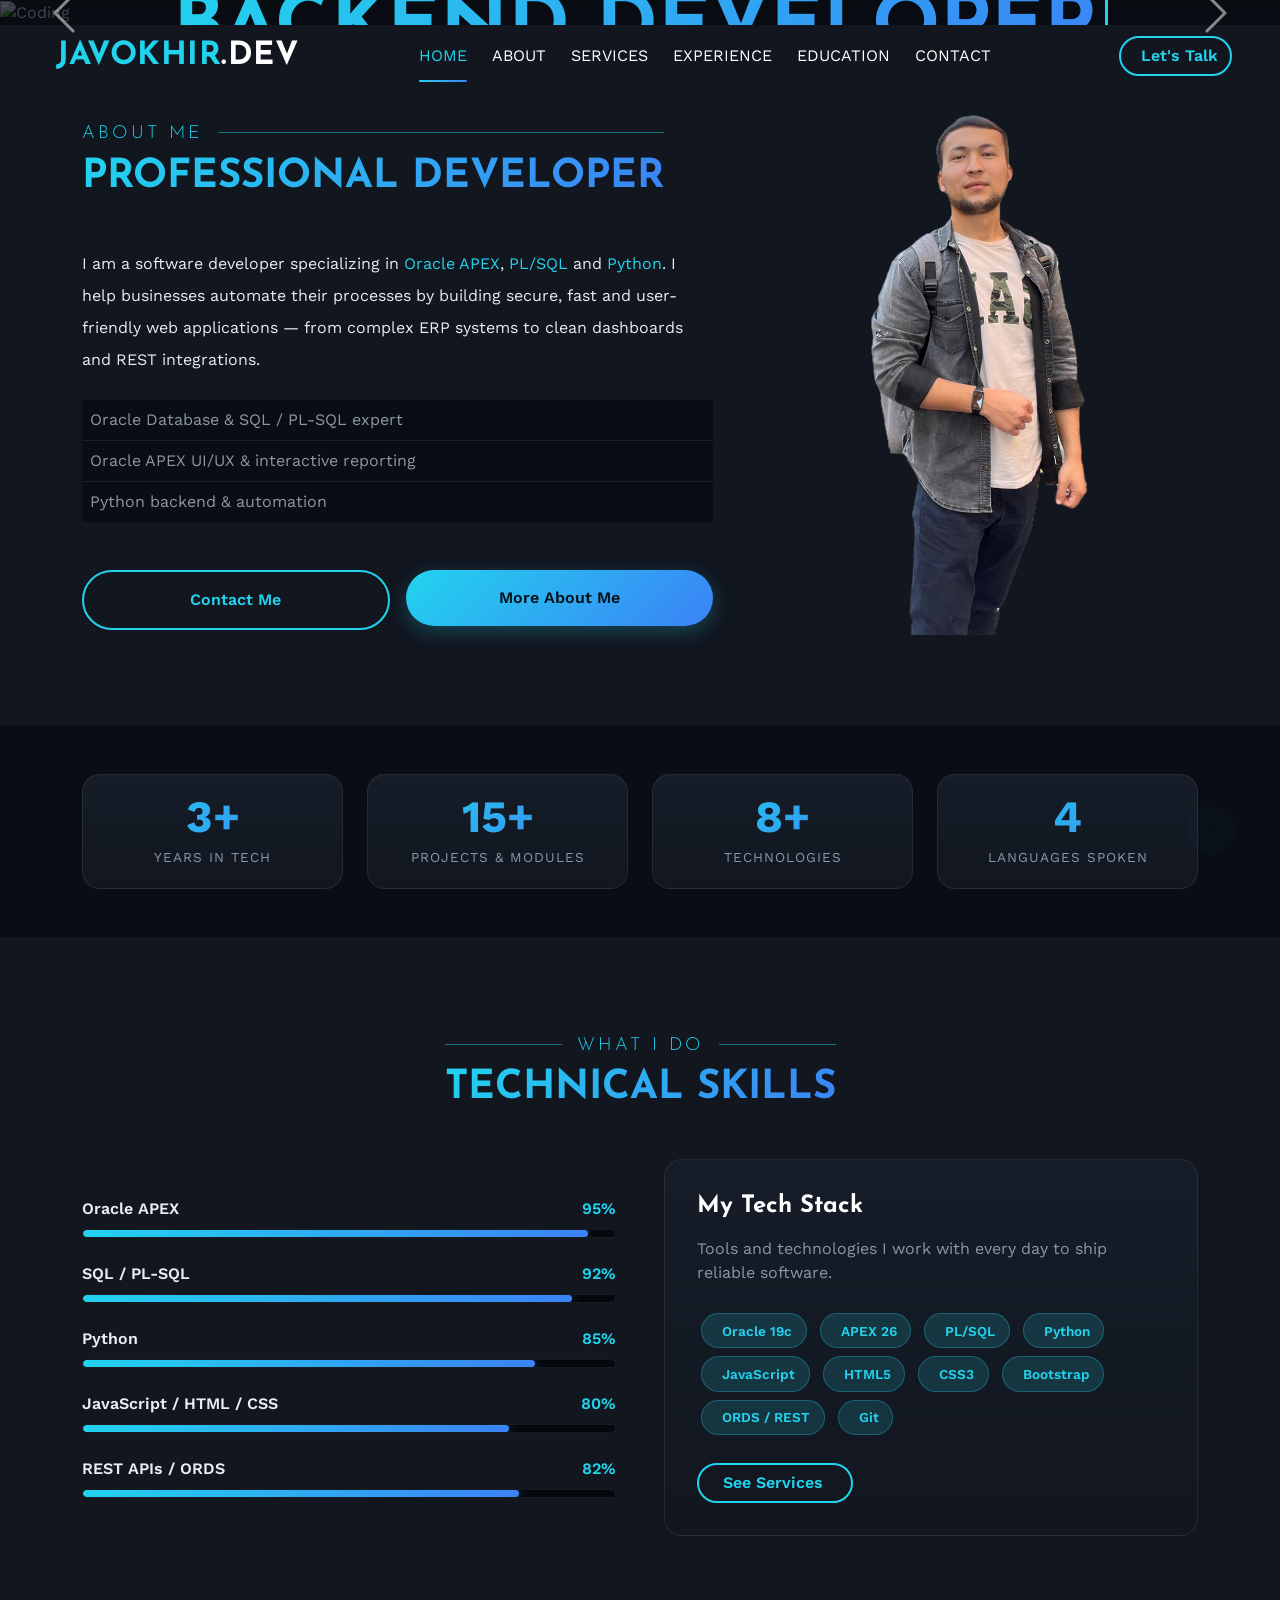
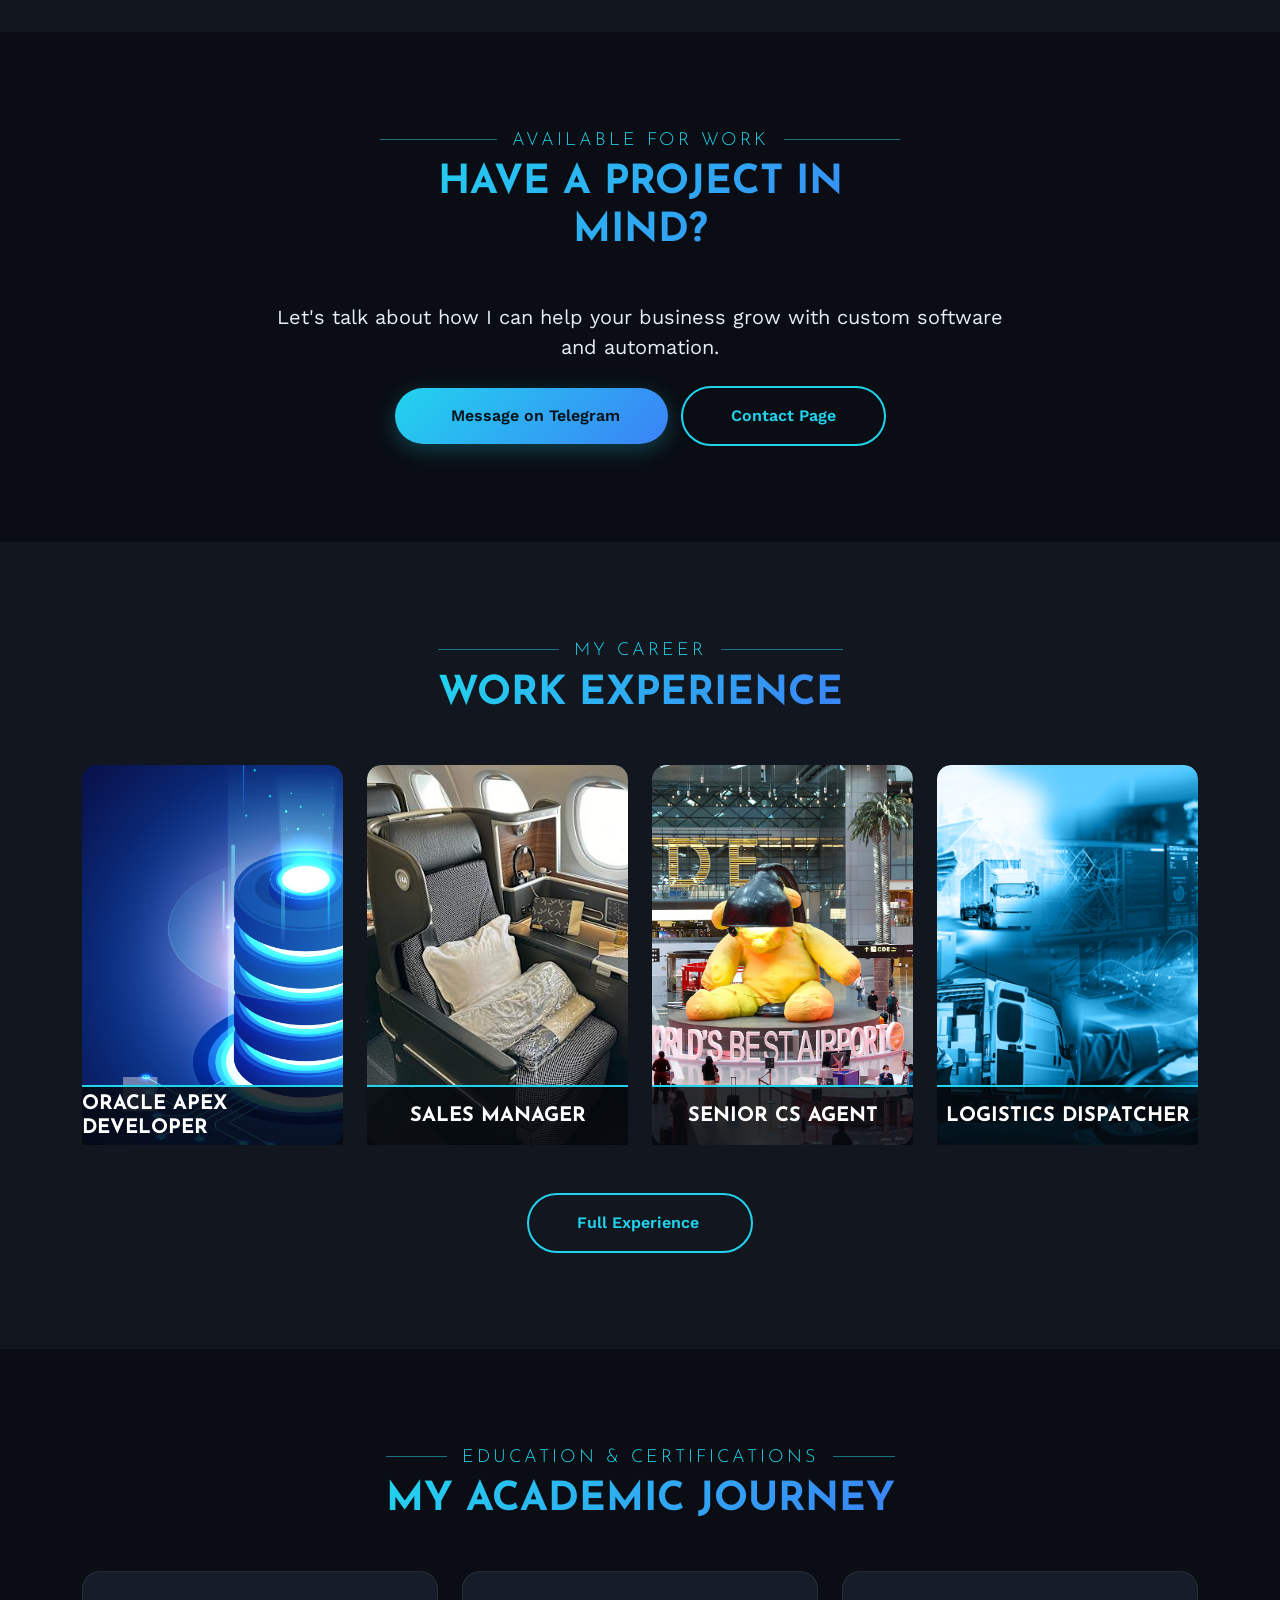
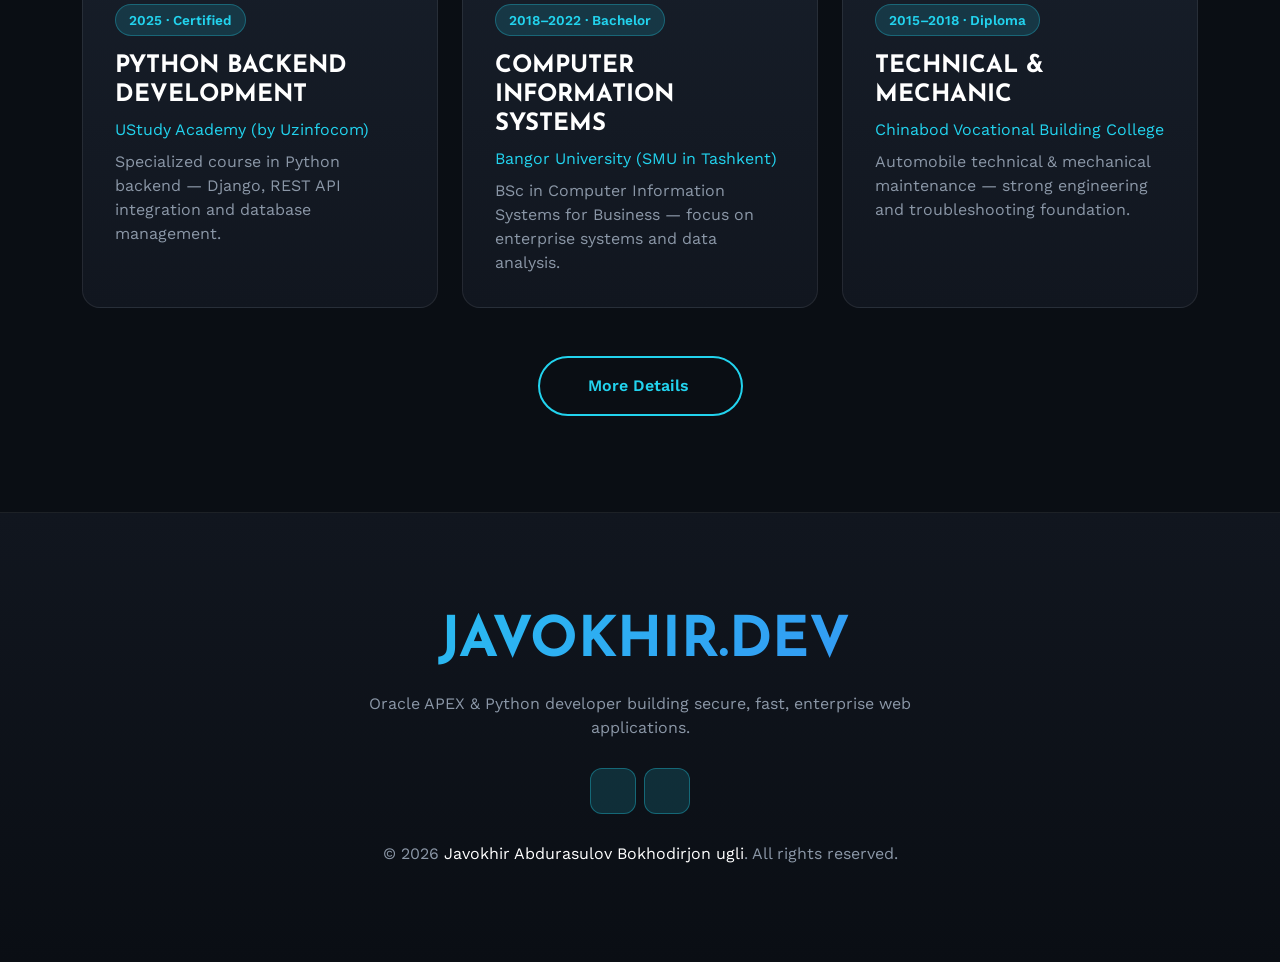
==== commit c4298503: "Hero: remove My Skills/Hire Me buttons; replace page-header model photo with dark code image Co-Auth" ====
--- a/index.html
+++ b/index.html
@@ -28,7 +28,7 @@
     <!-- Stylesheets -->
     <link href="css/bootstrap.min.css" rel="stylesheet">
     <link href="css/style.css" rel="stylesheet">
-    <link href="css/custom.css?v=3" rel="stylesheet">
+    <link href="css/custom.css?v=4" rel="stylesheet">
 </head>
 
 <body>
@@ -76,14 +76,10 @@
                             </div>
                         </div>
                         <p class="fs-5 mb-4 animated slideInDown">Building scalable, secure enterprise applications<br>with Oracle Database, APEX and Python.</p>
-                        <div class="d-flex hero-badges justify-content-center mb-4 animated slideInDown">
+                        <div class="d-flex hero-badges justify-content-center animated slideInDown">
                             <span class="kf-badge"><i class="fa fa-database"></i> Oracle APEX</span>
                             <span class="kf-badge"><i class="fa fa-server"></i> PL/SQL</span>
                             <span class="kf-badge"><i class="fab fa-python"></i> Python</span>
-                        </div>
-                        <div class="animated slideInDown">
-                            <a href="service.html" class="btn btn-primary border-2 py-3 px-5 me-2">My Skills</a>
-                            <a href="contact.html" class="btn btn-outline-primary border-2 py-3 px-5">Hire Me</a>
                         </div>
                     </div>
                 </div>
@@ -332,7 +328,7 @@
     <script src="lib/waypoints/waypoints.min.js"></script>
     <script src="lib/owlcarousel/owl.carousel.min.js"></script>
     <script src="lib/lightbox/js/lightbox.min.js"></script>
-    <script src="js/main.js?v=3"></script>
+    <script src="js/main.js?v=4"></script>
 </body>
 
 </html>
--- a/css/custom.css
+++ b/css/custom.css
@@ -142,7 +142,7 @@
 /* ---------- Page header (sub pages) ---------- */
 .page-header {
     background: linear-gradient(rgba(6, 9, 14, .82), rgba(6, 9, 14, .92)),
-                url(../img/carousel-1.jpg) center center no-repeat;
+                url(../img/carousel-1.jpg?v=2) center center no-repeat;
     background-size: cover;
     padding-top: 220px;
 }
